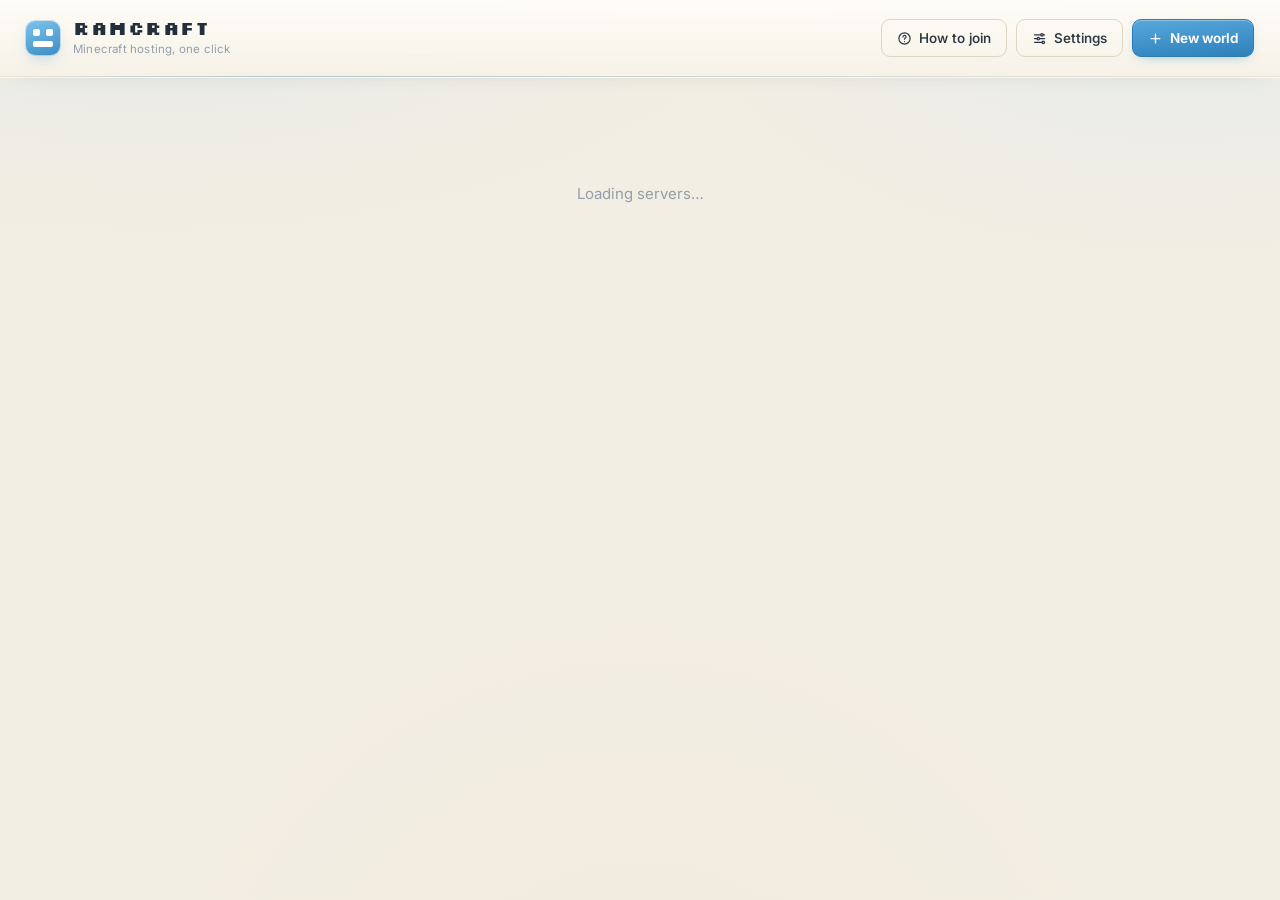
==== panel/static/index.html @ 581c186c "Light theme, icon set, mod picker with .mrpack export - Light "cloud and beige" theme; console stays" ====
<!DOCTYPE html>
<html lang="en">
<head>
<meta charset="utf-8">
<meta name="viewport" content="width=device-width, initial-scale=1, viewport-fit=cover">
<title>RamCraft</title>
<link rel="preconnect" href="https://fonts.googleapis.com">
<link rel="preconnect" href="https://fonts.gstatic.com" crossorigin>
<link href="https://fonts.googleapis.com/css2?family=Silkscreen:wght@400;700&family=Inter:wght@400;500;600;700&family=JetBrains+Mono:wght@400;500&display=swap" rel="stylesheet">
<link rel="stylesheet" href="style.css">
<link rel="icon" href="data:image/svg+xml,<svg xmlns='http://www.w3.org/2000/svg' viewBox='0 0 100 100'><rect width='100' height='100' rx='18' fill='%235ac45a'/><rect x='18' y='18' width='28' height='28' fill='%23103a10'/><rect x='54' y='18' width='28' height='28' fill='%23103a10'/><rect x='18' y='58' width='64' height='24' fill='%23103a10'/></svg>">
</head>
<body>

<!-- Icon sprite. Inline so there is no extra request and icons inherit
     currentColor; referenced everywhere as <svg class="ico"><use href="#i-x"/></svg>. -->
<svg width="0" height="0" style="position:absolute" aria-hidden="true" focusable="false"><defs>
  <symbol id="i-play" viewBox="0 0 24 24"><path d="M7 4.5v15l13-7.5z"/></symbol>
  <symbol id="i-stop" viewBox="0 0 24 24"><rect x="6" y="6" width="12" height="12" rx="2"/></symbol>
  <symbol id="i-restart" viewBox="0 0 24 24" fill="none" stroke="currentColor" stroke-width="2" stroke-linecap="round"><path d="M21 12a9 9 0 1 1-2.64-6.36"/><path d="M21 3v6h-6"/></symbol>
  <symbol id="i-trash" viewBox="0 0 24 24" fill="none" stroke="currentColor" stroke-width="2" stroke-linecap="round" stroke-linejoin="round"><path d="M3 6h18M8 6V4h8v2M19 6l-1 14H6L5 6M10 11v6M14 11v6"/></symbol>
  <symbol id="i-sliders" viewBox="0 0 24 24" fill="none" stroke="currentColor" stroke-width="2" stroke-linecap="round"><path d="M4 6h10M18 6h2M4 12h4M12 12h8M4 18h12M20 18h0"/><circle cx="16" cy="6" r="2"/><circle cx="10" cy="12" r="2"/><circle cx="18" cy="18" r="2"/></symbol>
  <symbol id="i-plus" viewBox="0 0 24 24" fill="none" stroke="currentColor" stroke-width="2" stroke-linecap="round"><path d="M12 5v14M5 12h14"/></symbol>
  <symbol id="i-box" viewBox="0 0 24 24" fill="none" stroke="currentColor" stroke-width="1.8" stroke-linejoin="round"><path d="M21 8l-9-5-9 5 9 5 9-5z"/><path d="M3 8v8l9 5 9-5V8"/><path d="M12 13v8"/></symbol>
  <symbol id="i-map" viewBox="0 0 24 24" fill="none" stroke="currentColor" stroke-width="1.8" stroke-linejoin="round"><path d="M9 3L3 6v15l6-3 6 3 6-3V3l-6 3-6-3z"/><path d="M9 3v15M15 6v15"/></symbol>
  <symbol id="i-cube" viewBox="0 0 24 24" fill="none" stroke="currentColor" stroke-width="1.8" stroke-linejoin="round"><rect x="4" y="4" width="16" height="16" rx="2"/><path d="M4 10h16M10 4v16"/></symbol>
  <symbol id="i-flame" viewBox="0 0 24 24" fill="none" stroke="currentColor" stroke-width="1.8" stroke-linejoin="round"><path d="M12 3s5 4.5 5 9a5 5 0 0 1-10 0c0-1.7.8-3.2 1.7-4.3C9.4 9 12 7 12 3z"/></symbol>
  <symbol id="i-server" viewBox="0 0 24 24" fill="none" stroke="currentColor" stroke-width="1.8" stroke-linejoin="round"><rect x="3" y="4" width="18" height="7" rx="2"/><rect x="3" y="13" width="18" height="7" rx="2"/><path d="M7 7.5h.01M7 16.5h.01"/></symbol>
  <symbol id="i-chip" viewBox="0 0 24 24" fill="none" stroke="currentColor" stroke-width="1.8" stroke-linejoin="round"><rect x="7" y="7" width="10" height="10" rx="2"/><path d="M10 3v4M14 3v4M10 17v4M14 17v4M3 10h4M3 14h4M17 10h4M17 14h4"/></symbol>
  <symbol id="i-disk" viewBox="0 0 24 24" fill="none" stroke="currentColor" stroke-width="1.8" stroke-linejoin="round"><ellipse cx="12" cy="6" rx="8" ry="3"/><path d="M4 6v12c0 1.7 3.6 3 8 3s8-1.3 8-3V6"/><path d="M4 12c0 1.7 3.6 3 8 3s8-1.3 8-3"/></symbol>
  <symbol id="i-users" viewBox="0 0 24 24" fill="none" stroke="currentColor" stroke-width="1.8" stroke-linecap="round" stroke-linejoin="round"><path d="M16 20v-2a4 4 0 0 0-4-4H6a4 4 0 0 0-4 4v2"/><circle cx="9" cy="7" r="3.5"/><path d="M22 20v-2a4 4 0 0 0-3-3.9"/><path d="M16 3.6a4 4 0 0 1 0 7"/></symbol>
  <symbol id="i-terminal" viewBox="0 0 24 24" fill="none" stroke="currentColor" stroke-width="1.8" stroke-linecap="round" stroke-linejoin="round"><rect x="3" y="4" width="18" height="16" rx="2"/><path d="M7 9l3 3-3 3M13 15h4"/></symbol>
  <symbol id="i-archive" viewBox="0 0 24 24" fill="none" stroke="currentColor" stroke-width="1.8" stroke-linejoin="round"><rect x="3" y="4" width="18" height="4" rx="1"/><path d="M5 8v11a1 1 0 0 0 1 1h12a1 1 0 0 0 1-1V8"/><path d="M10 12h4"/></symbol>
  <symbol id="i-link" viewBox="0 0 24 24" fill="none" stroke="currentColor" stroke-width="1.8" stroke-linecap="round"><path d="M10 13a5 5 0 0 0 7 0l3-3a5 5 0 0 0-7-7l-1 1"/><path d="M14 11a5 5 0 0 0-7 0l-3 3a5 5 0 0 0 7 7l1-1"/></symbol>
  <symbol id="i-moon" viewBox="0 0 24 24" fill="none" stroke="currentColor" stroke-width="1.8" stroke-linejoin="round"><path d="M20 14.5A8.5 8.5 0 1 1 9.5 4a6.6 6.6 0 0 0 10.5 10.5z"/></symbol>
  <symbol id="i-bolt" viewBox="0 0 24 24"><path d="M13 2L4 14h6l-1 8 9-12h-6z"/></symbol>
  <symbol id="i-alert" viewBox="0 0 24 24" fill="none" stroke="currentColor" stroke-width="2" stroke-linecap="round"><path d="M12 3l9.5 17h-19z"/><path d="M12 9v5M12 17.5h.01"/></symbol>
  <symbol id="i-upload" viewBox="0 0 24 24" fill="none" stroke="currentColor" stroke-width="1.8" stroke-linecap="round" stroke-linejoin="round"><path d="M12 16V4M7 9l5-5 5 5"/><path d="M4 16v3a1 1 0 0 0 1 1h14a1 1 0 0 0 1-1v-3"/></symbol>
  <symbol id="i-search" viewBox="0 0 24 24" fill="none" stroke="currentColor" stroke-width="2" stroke-linecap="round"><circle cx="11" cy="11" r="7"/><path d="M20 20l-3.5-3.5"/></symbol>
  <symbol id="i-help" viewBox="0 0 24 24" fill="none" stroke="currentColor" stroke-width="1.9" stroke-linecap="round"><circle cx="12" cy="12" r="9"/><path d="M9.5 9.5a2.5 2.5 0 1 1 3.2 2.4c-.6.2-.7.7-.7 1.3"/><path d="M12 17h.01"/></symbol>
  <symbol id="i-broom" viewBox="0 0 24 24" fill="none" stroke="currentColor" stroke-width="1.8" stroke-linecap="round" stroke-linejoin="round"><path d="M14 4l6 6"/><path d="M8.5 9.5l6 6"/><path d="M13 10l-7 7-2 4 4-2 7-7"/></symbol>
</defs></svg>

<header class="topbar">
  <div class="brand">
    <span class="logo-mark" aria-hidden="true"></span>
    <div>
      <h1>RamCraft</h1>
      <p class="tagline">Minecraft hosting, one click</p>
    </div>
  </div>
  <div class="host-stats" id="hostStats"></div>
  <div class="topbar-actions">
    <button class="btn ghost" id="btnConnectHelp" title="How players join">
      <svg class="ico"><use href="#i-help"/></svg>How to join</button>
    <button class="btn ghost" id="btnSettings" title="Settings">
      <svg class="ico"><use href="#i-sliders"/></svg>Settings</button>
    <button class="btn primary" id="btnNew">
      <svg class="ico"><use href="#i-plus"/></svg>New world</button>
  </div>
</header>

<main id="grid" class="grid">
  <div class="loading-state">Loading servers…</div>
</main>

<!-- ============ CREATE ============ -->
<div class="modal-backdrop" id="createModal" hidden>
  <div class="modal wide">
    <header class="modal-head">
      <h2><svg class="ico"><use href="#i-plus"/></svg>New world</h2>
      <button class="icon-btn" data-close>&times;</button>
    </header>

    <nav class="tabs" id="createTabs">
      <button class="tab active" data-tab="modpack"><svg class="ico"><use href="#i-box"/></svg>Modpacks</button>
      <button class="tab" data-tab="adventure"><svg class="ico"><use href="#i-map"/></svg>Adventure</button>
      <button class="tab" data-tab="mods"><svg class="ico"><use href="#i-sliders"/></svg>Pick mods</button>
      <button class="tab" data-tab="plain"><svg class="ico"><use href="#i-cube"/></svg>Build your own</button>
      <button class="tab" data-tab="curseforge"><svg class="ico"><use href="#i-flame"/></svg>CurseForge</button>
    </nav>

    <!-- One scroll region for the panels AND the shared options below them.
         With the options outside it, opening "More options" pushed MOTD past
         the bottom of a short window with no way to scroll down to it. -->
    <div class="modal-scroll">
    <div class="modal-body">
      <!-- Modrinth browser -->
      <section class="tab-panel active" data-panel="modpack">
        <div class="search-row">
          <input type="search" id="mrQuery" placeholder="Search modpacks — try 'create', 'skyblock', 'better mc'…" autocomplete="off">
          <select id="mrVersionFilter" title="Filter by Minecraft version">
            <option value="">Any MC version</option>
          </select>
        </div>
        <div class="pack-grid" id="mrResults"></div>
        <div class="pack-more"><button class="btn ghost" id="mrMore" hidden>Load more</button></div>
      </section>

      <!-- Adventure map -->
      <section class="tab-panel" data-panel="adventure">
        <p class="panel-note">
          Drop in a world <code>.zip</code> from <a href="https://www.planetminecraft.com/projects/"
          target="_blank" rel="noopener">Planet&nbsp;Minecraft</a>,
          <a href="https://www.minecraftmaps.com/" target="_blank" rel="noopener">MinecraftMaps</a>
          or <a href="https://www.curseforge.com/minecraft/worlds" target="_blank"
          rel="noopener">CurseForge&nbsp;Worlds</a>. RamCraft unpacks it as the world and boots a
          server on the version you pick.
        </p>
        <div class="field">
          <label for="advName">Server name</label>
          <input id="advName" placeholder="The Dropper">
        </div>
        <div class="field">
          <label>World .zip</label>
          <div class="pack-drop" id="advDrop">
            <input type="file" id="advFile" accept=".zip" hidden>
            <svg class="ico drop-ico"><use href="#i-upload"/></svg><span id="advDropText">Drop the map .zip here, or click to choose</span>
          </div>
          <input id="advWorld" placeholder="…or paste a direct link to the .zip" style="margin-top:9px">
        </div>
        <div class="field-row">
          <div class="field">
            <label for="advType">Server type</label>
            <select id="advType">
              <option value="paper">Paper (fast, plugin-ready)</option>
              <option value="vanilla">Vanilla</option>
              <option value="fabric">Fabric</option>
              <option value="forge">Forge</option>
            </select>
          </div>
          <div class="field">
            <label for="advVersion">Minecraft version</label>
            <select id="advVersion"></select>
          </div>
        </div>
        <p class="hint">Adventure maps are built for one exact version — pick the one the map says.</p>
      </section>

      <!-- Build your own pack from individual mods -->
      <section class="tab-panel" data-panel="mods">
        <p class="panel-note">
          Assemble your own pack. Pick the loader and version, add mods, and RamCraft
          installs them plus their dependencies. When it's running you can download a
          <b>.mrpack</b> from Manage that opens straight in the Modrinth app — so your
          client matches the server exactly, with no hunting for the same files.
        </p>
        <div class="field">
          <label for="modsName">Server name</label>
          <input id="modsName" placeholder="Our modded world">
        </div>
        <div class="field-row">
          <div class="field">
            <label for="modsLoader">Mod loader</label>
            <select id="modsLoader">
              <option value="fabric">Fabric — lightest, most mods</option>
              <option value="neoforge">NeoForge — modern Forge</option>
              <option value="forge">Forge — classic</option>
              <option value="quilt">Quilt</option>
            </select>
          </div>
          <div class="field">
            <label for="modsVersion">Minecraft version</label>
            <select id="modsVersion"></select>
          </div>
        </div>

        <div class="basket" id="modsBasket" hidden></div>

        <div class="search-row">
          <input type="search" id="modsQuery" placeholder="Search mods — 'sodium', 'create', 'jei'…" autocomplete="off">
        </div>
        <div class="pack-grid" id="modsResults"></div>
        <div class="pack-more"><button class="btn ghost" id="modsMore" hidden>Load more</button></div>
      </section>

      <!-- Plain -->
      <section class="tab-panel" data-panel="plain">
        <div class="field">
          <label for="plainName">Server name</label>
          <input id="plainName" placeholder="Survival with the boys">
        </div>
        <div class="field-row">
          <div class="field">
            <label for="plainType">Type</label>
            <select id="plainType">
              <option value="paper">Paper — best performance</option>
              <option value="vanilla">Vanilla — pure Mojang</option>
              <option value="fabric">Fabric — light mods</option>
              <option value="forge">Forge — classic mods</option>
              <option value="neoforge">NeoForge — modern Forge</option>
              <option value="purpur">Purpur — Paper++</option>
            </select>
          </div>
          <div class="field">
            <label for="plainVersion">Minecraft version</label>
            <select id="plainVersion"></select>
          </div>
        </div>
      </section>

      <!-- CurseForge -->
      <section class="tab-panel" data-panel="curseforge">
        <p class="panel-note">
          CurseForge-only packs (All the Mods, RLCraft, DawnCraft…) can be installed
          <b>without an API key</b> — download the pack's <b>Server Pack</b> zip from its
          Files tab in your browser and drop it here. The key is only needed if you want
          RamCraft to fetch packs by URL automatically.
        </p>
        <div class="field">
          <label for="cfName">Server name</label>
          <input id="cfName" placeholder="All the Mods 10">
        </div>

        <div class="field">
          <label>Server pack zip — no API key needed</label>
          <div class="pack-drop" id="cfDrop">
            <input type="file" id="cfFile" accept=".zip" hidden>
            <svg class="ico drop-ico"><use href="#i-upload"/></svg><span id="cfDropText">Drop the server pack .zip here, or click to choose</span>
          </div>
          <input id="cfZipUrl" placeholder="…or paste a direct link to the server pack .zip" style="margin-top:9px">
        </div>
        <div class="field-row">
          <div class="field">
            <label for="cfPackVersion">Minecraft version of the pack</label>
            <select id="cfPackVersion"></select>
            <p class="hint">Shown on the pack's Files page. This picks the right Java.</p>
          </div>
        </div>

        <details class="advanced">
          <summary>Or fetch by URL using an API key</summary>
          <p class="panel-note" id="cfKeyNote" style="margin-top:12px"></p>
          <div class="field">
            <label for="cfUrl">CurseForge modpack page URL</label>
            <input id="cfUrl" placeholder="https://www.curseforge.com/minecraft/modpacks/all-the-mods-10">
          </div>
        </details>
      </section>
    </div>

    </div><!-- /.modal-scroll -->

    <!-- Deliberately OUTSIDE the scroll region: these apply to every tab and
         must stay in view. Burying them under a long modpack grid meant you
         had to scroll past 24 packs to set the memory. -->
    <div class="shared-options">
      <div class="field addr-field">
        <label for="optSubdomain">Join address</label>
        <div class="addr-compose">
          <input id="optSubdomain" placeholder="server-name" autocomplete="off" spellcheck="false">
          <span class="domain-suffix" id="domainSuffix">.mc.ramflix.xyz</span>
        </div>
        <p class="hint">Filled in from the server name. This is the whole address players
          type — no port, and it starts working the moment the server does.</p>
      </div>
      <div class="field-row">
        <div class="field">
          <label for="optMemory">Memory</label>
          <select id="optMemory">
            <option value="2">2 GB — vanilla / small</option>
            <option value="4" selected>4 GB — light mods</option>
            <option value="6">6 GB — most modpacks</option>
            <option value="8">8 GB — heavy modpacks</option>
            <option value="10">10 GB — very heavy</option>
            <option value="12">12 GB — kitchen sink</option>
          </select>
        </div>
        <div class="field">
          <label for="optPlayers">Max players</label>
          <input id="optPlayers" type="number" min="1" max="200" value="10">
        </div>
        <div class="field">
          <label for="optDifficulty">Difficulty</label>
          <select id="optDifficulty">
            <option value="peaceful">Peaceful</option>
            <option value="easy">Easy</option>
            <option value="normal" selected>Normal</option>
            <option value="hard">Hard</option>
          </select>
        </div>
      </div>
      <details class="advanced">
        <summary>More options</summary>
        <div class="field-row">
          <div class="field">
            <label for="optGamemode">Game mode</label>
            <select id="optGamemode">
              <option value="survival" selected>Survival</option>
              <option value="creative">Creative</option>
              <option value="adventure">Adventure</option>
            </select>
          </div>
          <div class="field">
            <label for="optView">View distance</label>
            <input id="optView" type="number" min="4" max="32" value="10">
          </div>
          <div class="field">
            <label for="optSim">Simulation distance</label>
            <input id="optSim" type="number" min="3" max="32" value="6">
            <p class="hint">Chunks the server actually ticks. Keep it below view
              distance — it is the biggest performance lever there is.</p>
          </div>
          <div class="field">
            <label for="optPort">Port</label>
            <input id="optPort" type="number" placeholder="auto">
          </div>
        </div>
        <div class="field">
          <label for="optOps">Operators (comma separated usernames)</label>
          <input id="optOps" placeholder="RamGoat, friend1">
        </div>
        <div class="field">
          <label for="optMotd">MOTD</label>
          <input id="optMotd" placeholder="Shown in the server list">
        </div>
        <label class="check"><input type="checkbox" id="optOnline" checked> Require genuine Minecraft accounts (online mode)</label>
      </details>
    </div>

    <footer class="modal-foot">
      <div class="create-summary" id="createSummary">Pick a modpack to begin</div>
      <div class="foot-actions">
        <button class="btn ghost" data-close>Cancel</button>
        <button class="btn primary" id="btnCreate" disabled>Create &amp; start</button>
      </div>
    </footer>
  </div>
</div>

<!-- ============ SERVER DETAIL ============ -->
<div class="modal-backdrop" id="detailModal" hidden>
  <div class="modal wide">
    <header class="modal-head">
      <h2 id="detailTitle"><svg class="ico"><use href="#i-server"/></svg>Server</h2>
      <button class="icon-btn" data-close>&times;</button>
    </header>
    <nav class="tabs" id="detailTabs">
      <button class="tab active" data-tab="console"><svg class="ico"><use href="#i-terminal"/></svg>Console</button>
      <button class="tab" data-tab="config"><svg class="ico"><use href="#i-sliders"/></svg>Settings</button>
      <button class="tab" data-tab="backups"><svg class="ico"><use href="#i-archive"/></svg>Snapshots</button>
    </nav>
    <div class="modal-body detail-body">
      <section class="tab-panel active" data-panel="console">
        <div class="console" id="console"></div>
        <form class="console-input" id="cmdForm">
          <span class="prompt">/</span>
          <input id="cmdInput" placeholder="say hello   ·   op RamGoat   ·   weather clear" autocomplete="off" spellcheck="false">
          <button class="btn primary sm" type="submit">Run</button>
        </form>
      </section>

      <section class="tab-panel" data-panel="config">
        <div id="configForm"></div>
      </section>

      <section class="tab-panel" data-panel="backups">
        <div class="backup-head">
          <p class="panel-note">Backups capture the worlds plus ops/whitelist/properties — not the mods, which RamCraft can always re-download.</p>
          <button class="btn primary sm" id="btnBackupNow"><svg class="ico"><use href="#i-archive"/></svg>Take snapshot</button>
        </div>
        <div id="backupList"></div>
      </section>
    </div>
  </div>
</div>

<!-- ============ SETTINGS ============ -->
<div class="modal-backdrop" id="settingsModal" hidden>
  <div class="modal">
    <header class="modal-head">
      <h2><svg class="ico"><use href="#i-sliders"/></svg>Settings</h2>
      <button class="icon-btn" data-close>&times;</button>
    </header>
    <div class="modal-body">
      <div class="field">
        <label for="setCf">CurseForge API key</label>
        <input id="setCf" type="password" placeholder="Leave blank to keep the stored key">
        <p class="hint">Needed only for CurseForge packs. Free key from
          <a href="https://console.curseforge.com/" target="_blank" rel="noopener">console.curseforge.com</a>.
          Modrinth packs need nothing.</p>
      </div>
      <div class="field">
        <label>Server domain</label>
        <div class="addr"><span class="a" id="setDomain">—</span></div>
        <p class="hint">Every server is published as
          <b style="font-family:var(--mono)">name.<span id="setDomainEcho"></span></b>.
          Change it in <code>docker-compose.yml</code> (<code>RAMCRAFT_ROUTER_DOMAIN</code>)
          if you ever move domains.</p>
      </div>
      <div class="field">
        <label>Routing</label>
        <div id="setRoutes" class="route-list"></div>
      </div>
      <div class="field">
        <label>Storage</label>
        <p class="hint" id="setStorage">Checking…</p>
        <button class="btn sm" id="btnCleanup" style="margin-top:8px"><svg class="ico"><use href="#i-broom"/></svg>Clean up leftovers</button>
      </div>
      <div class="field">
        <label for="setMem">Default memory for new servers (GB)</label>
        <input id="setMem" type="number" min="1" max="24" value="4">
      </div>
    </div>
    <footer class="modal-foot">
      <div></div>
      <div class="foot-actions">
        <button class="btn ghost" data-close>Cancel</button>
        <button class="btn primary" id="btnSaveSettings">Save</button>
      </div>
    </footer>
  </div>
</div>

<!-- ============ HOW TO JOIN ============ -->
<div class="modal-backdrop" id="joinModal" hidden>
  <div class="modal">
    <header class="modal-head">
      <h2><svg class="ico"><use href="#i-link"/></svg>How players join</h2>
      <button class="icon-btn" data-close>&times;</button>
    </header>
    <div class="modal-body" id="joinBody"></div>
  </div>
</div>

<div class="toast-stack" id="toasts"></div>
<script src="app.js"></script>
</body>
</html>
---- panel/static/style.css ----
:root {
  /* Cloud + beige: a warm off-white page, soft blue sky behind it, and a
     blue accent. Deliberately never pure #fff - flat white glares and makes
     the cards impossible to separate from the page. */
  --bg: #f3eee3;
  --bg-grad:
    radial-gradient(1100px 560px at 12% -12%, #bcdcf255 0%, transparent 62%),
    radial-gradient(900px 520px at 92% -4%, #cfe6f866 0%, transparent 58%),
    radial-gradient(760px 700px at 50% 118%, #e8dcc633 0%, transparent 62%);
  --surface: #fffdf7;
  --surface-2: #f3eee2;
  --surface-3: #e9e2d2;
  --border: #ded5c2;
  --border-soft: #e9e2d3;
  --text: #2b3742;
  --muted: #64717d;
  --faint: #929fab;
  --accent: #3f96cf;
  --accent-soft: #3f96cf1f;
  --accent-dim: #2b7cb3;
  --live: #3f9e5c;
  --amber: #b5780b;
  --red: #cb4a41;
  --blue: #3f96cf;
  --ink: #223039;                 /* console: a dark slab against the light page */
  --tint: #2b374209;              /* subtle dark overlay, the light-mode
                                     equivalent of #ffffff0X on dark */
  --tint-2: #2b374212;
  --radius: 14px;
  --radius-sm: 9px;
  --shadow: 0 12px 30px -14px #33475a38;
  --mono: "JetBrains Mono", ui-monospace, "SF Mono", Menlo, Consolas, monospace;
  --pixel: "Silkscreen", "Courier New", monospace;
}

* { box-sizing: border-box; }

html, body { height: 100%; }

body {
  margin: 0;
  background: var(--bg);
  background-image: var(--bg-grad);
  background-attachment: fixed;
  color: var(--text);
  font-family: Inter, -apple-system, BlinkMacSystemFont, "Segoe UI", Roboto, sans-serif;
  font-size: 15px;
  line-height: 1.5;
  -webkit-font-smoothing: antialiased;
}

a { color: var(--accent-dim); }

/* ---------- icons ---------- */

.ico {
  width: 1em; height: 1em; flex: none;
  fill: currentColor; stroke: none;
  vertical-align: -0.14em;
}
.ico use { vector-effect: non-scaling-stroke; }
.ico.dim { opacity: .5; }

.btn .ico { font-size: 15px; margin-right: 7px; }
.btn.narrow .ico { margin: 0; font-size: 16px; }
.btn.sm .ico { font-size: 14px; margin-right: 5px; }
.tab .ico { font-size: 15px; margin-right: 7px; opacity: .7; }
.tab.active .ico { opacity: 1; }
.state .ico { font-size: 12px; margin-right: 1px; }
.players-row .ico { font-size: 15px; opacity: .55; }
.addr .ico { font-size: 14px; }
.hstat .k .ico { font-size: 12px; margin-right: 5px; opacity: .7; vertical-align: -0.12em; }
.hstat .v i { font-style: normal; color: var(--faint); font-weight: 400; font-size: 11.5px; }

/* ---------- top bar ---------- */

.topbar {
  display: flex;
  align-items: center;
  gap: 24px;
  padding: 18px 26px;
  border-bottom: 1px solid var(--border-soft);
  background: linear-gradient(180deg, #fffdf8f5, #f7f2e7e0);
  backdrop-filter: blur(14px) saturate(1.15);
  position: sticky;
  top: 0;
  z-index: 20;
  flex-wrap: wrap;
  box-shadow: 0 1px 0 #ffffffb0, 0 8px 26px -22px #33475a66;
}
.topbar::after {
  content: "";
  position: absolute; left: 0; right: 0; bottom: -1px; height: 1px;
  background: linear-gradient(90deg, transparent, #3f96cf55 22%, #3f96cf22 60%, transparent);
  pointer-events: none;
}

.brand { display: flex; align-items: center; gap: 13px; }

.brand h1 {
  font-family: var(--pixel);
  font-size: 19px;
  letter-spacing: .5px;
  margin: 0;
  line-height: 1.1;
  color: #22303b;
}

.tagline { margin: 2px 0 0; font-size: 11.5px; color: var(--faint); letter-spacing: .2px; }

.logo-mark {
  width: 34px; height: 34px;
  border-radius: 9px;
  background: linear-gradient(160deg, #7cc4ec, #3b8dc6);
  position: relative;
  box-shadow: 0 0 0 1px #2b7cb333, 0 6px 16px -6px #3f96cf80;
  flex: none;
}
.logo-mark::before, .logo-mark::after {
  content: ""; position: absolute; background: #fffdf7; border-radius: 2px;
}
.logo-mark::before { left: 7px; top: 8px; width: 7px; height: 7px; box-shadow: 13px 0 0 #fffdf7; }
.logo-mark::after  { left: 7px; bottom: 8px; width: 20px; height: 6px; }

.host-stats { display: flex; gap: 22px; margin-left: auto; flex-wrap: wrap; }

.hstat { display: flex; flex-direction: column; gap: 3px; min-width: 88px; }
.hstat .k { font-size: 10.5px; text-transform: uppercase; letter-spacing: .7px; color: var(--faint); }
.hstat .v { font-size: 13.5px; font-weight: 600; font-variant-numeric: tabular-nums; }
.hstat .bar { height: 3px; background: var(--surface-3); border-radius: 2px; overflow: hidden; margin-top: 2px; }
.hstat .bar span { display: block; height: 100%; background: var(--accent); border-radius: 2px; transition: width .4s ease; }
.hstat .bar span.warn { background: var(--amber); }
.hstat .bar span.hot { background: var(--red); }

.topbar-actions { display: flex; gap: 9px; align-items: center; }

/* ---------- buttons ---------- */

.btn {
  display: inline-flex; align-items: center; justify-content: center;
  font: inherit;
  font-weight: 550;
  font-size: 13.5px;
  padding: 8px 15px;
  border-radius: var(--radius-sm);
  border: 1px solid var(--border);
  background: var(--surface);
  color: var(--text);
  cursor: pointer;
  transition: background .15s, border-color .15s, transform .08s, opacity .15s;
  white-space: nowrap;
  box-shadow: 0 1px 2px #33475a14;
}
.btn:hover:not(:disabled) { background: #fffefb; border-color: #c9bfa9; }
.btn:active:not(:disabled) { transform: translateY(1px); }
.btn:disabled { opacity: .45; cursor: not-allowed; }

.btn.primary {
  background: linear-gradient(175deg, #56a8dc, #2f80ba);
  border-color: #2b7cb3;
  color: #fff;
  font-weight: 650;
  box-shadow: inset 0 1px 0 #ffffff59, 0 4px 14px -8px #2b7cb3cc;
}
.btn.primary:hover:not(:disabled) {
  background: linear-gradient(175deg, #66b4e5, #3789c4);
  border-color: #3789c4;
  box-shadow: inset 0 1px 0 #ffffff70, 0 6px 18px -8px #2b7cb3;
}
.btn.danger { color: #a03a33; border-color: #e3bdb9; background: #fdf1f0; }
.btn.danger:hover:not(:disabled) { background: #fbe6e4; border-color: #d59e99; }
.btn.ghost { background: transparent; box-shadow: none; }
.btn.ghost:hover:not(:disabled) { background: var(--tint); }
.btn.sm { padding: 6px 11px; font-size: 12.5px; }

.icon-btn {
  background: none; border: none; color: var(--muted); font-size: 24px;
  line-height: 1; cursor: pointer; padding: 2px 8px; border-radius: 6px;
}
.icon-btn:hover { color: var(--text); background: var(--tint); }

/* ---------- server grid ---------- */

.grid {
  display: grid;
  grid-template-columns: repeat(auto-fill, minmax(330px, 1fr));
  gap: 18px;
  padding: 26px;
  max-width: 1500px;
  margin: 0 auto;
}

.loading-state, .empty-state {
  grid-column: 1 / -1;
  text-align: center;
  color: var(--muted);
  padding: 80px 20px;
}
.loading-state { color: var(--faint); }
.empty-state h3 { font-size: 20px; margin: 0 0 8px; color: var(--text); }
.empty-state p { margin: 0 auto 22px; max-width: 420px; }

.empty-art {
  width: 74px; height: 74px; margin: 0 auto 18px;
  display: grid; place-items: center; border-radius: 20px;
  background: radial-gradient(circle at 50% 30%, #3f96cf26, transparent 70%), #fffdf7;
  border: 1px solid var(--border);
  color: var(--accent);
  box-shadow: var(--shadow);
}
.empty-art .ico { font-size: 34px; }
.card.add .plus .ico { font-size: 30px; }

.card {
  position: relative;
  background: linear-gradient(180deg, #fffefa, #fbf7ee);
  border: 1px solid var(--border-soft);
  border-radius: var(--radius);
  padding: 18px 17px 17px;
  display: flex;
  flex-direction: column;
  gap: 13px;
  box-shadow: var(--shadow);
  overflow: hidden;
  transition: border-color .18s, transform .18s, box-shadow .18s;
}

/* A state-coloured bar across the top: readable at a glance without motion. */
.card::before {
  content: "";
  position: absolute; inset: 0 0 auto 0; height: 3px;
  background: var(--border);
}
.card.is-online::before   { background: linear-gradient(90deg, #5cc07c, var(--live)); }
.card.is-starting::before { background: linear-gradient(90deg, #e0a52e, var(--amber)); }
.card.is-crashed::before,
.card.is-unhealthy::before { background: linear-gradient(90deg, #e2726a, var(--red)); }

.card.is-online {
  border-color: #b6ddc2;
  box-shadow: var(--shadow), 0 0 22px -14px #3f9e5c99;
}
.card.is-crashed, .card.is-unhealthy { border-color: #e6bdb9; }

.card:hover { border-color: #cdc2ab; transform: translateY(-2px); box-shadow: 0 16px 34px -14px #33475a45; }
.card.is-online:hover { border-color: #93cba6; }

.card-head { display: flex; gap: 12px; align-items: flex-start; }

.pack-icon {
  width: 46px; height: 46px; border-radius: 11px; flex: none;
  background: linear-gradient(160deg, #eaf4fb, #d8e9f5);
  object-fit: cover;
  border: 1px solid var(--border);
  display: grid; place-items: center;
  font-family: var(--pixel); font-size: 17px; color: var(--accent-dim);
  box-shadow: inset 0 1px 0 #ffffffcc;
}

.card-title { flex: 1; min-width: 0; }
.card-title h3 {
  margin: 0; font-size: 16px; font-weight: 620; letter-spacing: -.1px;
  white-space: nowrap; overflow: hidden; text-overflow: ellipsis;
}
.card-sub {
  margin: 3px 0 0; font-size: 12px; color: var(--muted);
  white-space: nowrap; overflow: hidden; text-overflow: ellipsis;
}

.state {
  display: inline-flex; align-items: center; gap: 6px;
  font-size: 11px; font-weight: 650; text-transform: uppercase;
  letter-spacing: .6px; padding: 4px 9px; border-radius: 20px;
  border: 1px solid transparent; flex: none;
}
.state.online   { color: #2d7a46; background: #e4f5e9; border-color: #b6ddc2; }
.state.starting { color: #92610a; background: #fcf1dc; border-color: #e6cf9d; }
.state.stopped  { color: var(--muted); background: var(--tint); border-color: var(--border); }
.state.crashed, .state.unhealthy { color: #a8382f; background: #fdeceb; border-color: #e6bdb9; }
.state.missing  { color: #26688f; background: #e6f2fa; border-color: #b8d9ee; }

.meters { display: flex; flex-direction: column; gap: 7px; }
.meter { display: grid; grid-template-columns: 34px 1fr auto; gap: 9px; align-items: center; font-size: 11.5px; }
.meter .label { color: var(--faint); text-transform: uppercase; letter-spacing: .5px; font-size: 10px; }
.meter .track { height: 5px; background: var(--tint-2); border-radius: 3px; overflow: hidden; }
.meter .fill { display: block; height: 100%; background: var(--accent); border-radius: 3px; transition: width .5s ease; }
.meter .fill.warn { background: var(--amber); }
.meter .fill.hot { background: var(--red); }
.meter .val { color: var(--muted); font-variant-numeric: tabular-nums; font-size: 11.5px; }

.players-row {
  display: flex; align-items: center; gap: 8px;
  font-size: 12.5px; color: var(--muted);
  padding: 8px 11px; background: var(--tint); border-radius: var(--radius-sm);
  border: 1px solid var(--border-soft);
}
.players-row b { color: var(--text); font-variant-numeric: tabular-nums; }
.players-row .names { color: var(--faint); font-size: 11.5px; overflow: hidden; text-overflow: ellipsis; white-space: nowrap; }

.addr {
  display: flex; align-items: center; gap: 8px;
  font-family: var(--mono); font-size: 12.5px;
  background: #eef5fa; border: 1px solid #ccdfec;
  border-radius: var(--radius-sm); padding: 8px 11px;
  color: var(--accent-dim);
}
.addr .a { flex: 1; overflow: hidden; text-overflow: ellipsis; color: #1f5c85; }
.addr .pill {
  flex: none; font-family: Inter, sans-serif; font-size: 9.5px; font-weight: 700;
  text-transform: uppercase; letter-spacing: .6px; padding: 2px 6px;
  border-radius: 4px; color: #fff; background: var(--accent-dim);
}
.addr button {
  background: none; border: none; color: var(--muted); cursor: pointer;
  font-size: 11px; font-family: Inter, sans-serif; font-weight: 600;
  padding: 3px 7px; border-radius: 5px; text-transform: uppercase; letter-spacing: .5px;
}
.addr button:hover { color: var(--accent-dim); background: #dbebf6; }

.card-actions { display: flex; gap: 7px; margin-top: auto; }
.card-actions .btn { flex: 1; display: inline-flex; align-items: center; justify-content: center; }
.card-actions .btn.narrow {
  flex: 0 0 auto; width: 38px; padding: 8px 0;
  display: inline-grid; place-items: center;
}
.card-actions .btn.narrow svg { display: block; }

.card.add {
  align-items: center; justify-content: center; gap: 10px;
  border-style: dashed; border-color: var(--border); cursor: pointer;
  min-height: 210px; color: var(--muted); text-align: center;
  background: #fffdf799; box-shadow: none;
}
.card.add::before { display: none; }
.card.add:hover { border-color: var(--accent); color: var(--text); background: #f0f8fd; }
.card.add .plus { line-height: 1; color: var(--accent); }

/* ---------- modals ---------- */

.modal-backdrop {
  position: fixed; inset: 0; z-index: 60;
  background: #2b374266; backdrop-filter: blur(5px);
  display: grid; place-items: center; padding: 22px;
  animation: fade .16s ease;
}
.modal-backdrop[hidden] { display: none; }
@keyframes fade { from { opacity: 0; } }

.modal {
  background: var(--surface);
  border: 1px solid var(--border);
  border-radius: 18px;
  width: min(560px, 100%);
  max-height: min(88vh, 900px);
  display: flex; flex-direction: column;
  box-shadow: 0 30px 70px -22px #33475a66;
  animation: rise .2s cubic-bezier(.2,.9,.3,1);
  overflow: hidden;
}
.modal.wide { width: min(880px, 100%); }
@keyframes rise { from { transform: translateY(14px) scale(.985); opacity: 0; } }

.modal-head {
  display: flex; align-items: center; justify-content: space-between;
  padding: 17px 20px; border-bottom: 1px solid var(--border-soft);
}
.modal-head h2 {
  margin: 0; font-size: 17px; font-weight: 640; letter-spacing: -.2px;
  display: flex; align-items: center; gap: 9px;
}
.modal-head h2 .ico { font-size: 17px; color: var(--accent); }

.modal-body { padding: 20px; overflow-y: auto; flex: 1; }
.detail-body { padding: 0; display: flex; flex-direction: column; }

/* The scroll region covers the panels AND the shared options, so expanding
   "More options" can always be scrolled to. min-height:0 is required or the
   flex child refuses to shrink and the scrollbar never appears. */
.modal-scroll { flex: 1; overflow-y: auto; min-height: 0; }
.modal-scroll > .modal-body { overflow: visible; flex: none; }

.modal-foot {
  display: flex; align-items: center; justify-content: space-between; gap: 14px;
  padding: 15px 20px; border-top: 1px solid var(--border-soft); background: #faf6ed;
}
.foot-actions { display: flex; gap: 9px; }
.create-summary { font-size: 12.5px; color: var(--muted); min-width: 0; overflow: hidden; text-overflow: ellipsis; white-space: nowrap; }
.create-summary b { color: var(--text); }

.tabs { display: flex; gap: 2px; padding: 0 14px; border-bottom: 1px solid var(--border-soft); background: #faf6ed; }
.tab {
  display: inline-flex; align-items: center;
  background: none; border: none; color: var(--muted); font: inherit;
  font-size: 13.5px; font-weight: 550; padding: 11px 13px; cursor: pointer;
  border-bottom: 2px solid transparent; margin-bottom: -1px;
}
.tab:hover { color: var(--text); }
.tab.active { color: var(--accent-dim); border-bottom-color: var(--accent); }

.tab-panel { display: none; }
.tab-panel.active { display: block; }

/* ---------- forms ---------- */

.field { margin-bottom: 15px; }
.field label { display: block; font-size: 12px; font-weight: 600; color: var(--muted); margin-bottom: 6px; letter-spacing: .2px; }
.field-row { display: grid; grid-template-columns: repeat(auto-fit, minmax(150px, 1fr)); gap: 13px; }

input:not([type=checkbox]):not([type=radio]), select, textarea {
  width: 100%; font: inherit; font-size: 13.5px;
  background: #fffefb; color: var(--text);
  border: 1px solid var(--border); border-radius: var(--radius-sm);
  padding: 9px 11px; outline: none; transition: border-color .15s, box-shadow .15s;
}
input:focus, select:focus, textarea:focus { border-color: var(--accent); box-shadow: 0 0 0 3px var(--accent-soft); }
select { cursor: pointer; }
input::placeholder { color: #a9b4bf; }

.hint { font-size: 11.5px; color: var(--faint); margin: 6px 0 0; line-height: 1.45; }
.panel-note {
  font-size: 12.5px; color: var(--muted); line-height: 1.55;
  background: #eef5fa; border: 1px solid #d5e6f2;
  border-left: 3px solid var(--accent);
  padding: 11px 13px; border-radius: var(--radius-sm); margin: 0 0 16px;
}
.panel-note code { font-family: var(--mono); font-size: 11.5px; color: #1f5c85; }
.panel-note b { color: var(--text); }
.panel-note.warn { background: #fdf6e7; border-color: #edd9ad; border-left-color: var(--amber); }

.check { display: flex; align-items: center; gap: 9px; font-size: 13px; color: var(--muted); cursor: pointer; margin-top: 4px; }
.check input { width: 15px; height: 15px; accent-color: var(--accent); cursor: pointer; }

/* Pinned above the footer so it is always reachable, but capped so opening
   "More options" scrolls here instead of pushing MOTD off the screen. */
.shared-options {
  padding: 16px 20px; border-top: 1px solid var(--border-soft); background: #faf6ed;
  flex: 0 1 auto; max-height: 46vh; overflow-y: auto;
}
.advanced { margin-top: 12px; }
.advanced summary { cursor: pointer; font-size: 12.5px; color: var(--muted); font-weight: 600; user-select: none; padding: 4px 0; }
.advanced summary:hover { color: var(--text); }
.advanced[open] summary { margin-bottom: 13px; }

.addr-compose {
  display: flex; align-items: stretch;
  border: 1px solid var(--border); border-radius: var(--radius-sm);
  background: #fffefb; overflow: hidden;
  transition: border-color .15s, box-shadow .15s;
}
.addr-compose:focus-within { border-color: var(--accent); box-shadow: 0 0 0 3px var(--accent-soft); }
.addr-compose input {
  border: none; background: none; border-radius: 0; flex: 1 1 auto; min-width: 0;
  font-family: var(--mono); font-size: 13px;
}
.addr-compose input:focus { box-shadow: none; border-color: transparent; }
.domain-suffix {
  display: flex; align-items: center; padding: 0 12px; flex: none;
  font-family: var(--mono); font-size: 13px; color: var(--muted);
  background: var(--tint); border-left: 1px solid var(--border);
  white-space: nowrap;
}

/* ---------- modpack browser ---------- */

.search-row { display: flex; gap: 10px; margin-bottom: 16px; }
.search-row input { flex: 1; }
.search-row select { width: auto; min-width: 145px; }

.pack-grid { display: grid; grid-template-columns: repeat(auto-fill, minmax(240px, 1fr)); gap: 11px; }

.pack {
  display: flex; gap: 11px; align-items: flex-start; text-align: left;
  background: var(--surface); border: 1px solid var(--border-soft);
  border-radius: var(--radius-sm); padding: 11px; cursor: pointer;
  transition: border-color .15s, background .15s, box-shadow .15s; font: inherit; color: inherit;
}
.pack:hover { border-color: var(--accent); background: #f7fbfe; box-shadow: 0 4px 12px -8px #33475a55; }
.pack.selected { border-color: var(--accent); background: #eaf4fb; box-shadow: 0 0 0 1px var(--accent) inset; }
.pack img, .pack .ph {
  width: 42px; height: 42px; border-radius: 8px; flex: none; object-fit: cover;
  background: var(--surface-3); border: 1px solid var(--border);
}
.pack .info { min-width: 0; flex: 1; }
.pack .name { font-size: 13.5px; font-weight: 600; white-space: nowrap; overflow: hidden; text-overflow: ellipsis; }
.pack .desc {
  font-size: 11.5px; color: var(--muted); margin-top: 2px; line-height: 1.35;
  display: -webkit-box; -webkit-line-clamp: 2; -webkit-box-orient: vertical; overflow: hidden;
}
.pack .dl { font-size: 10.5px; color: var(--faint); margin-top: 5px; letter-spacing: .3px; }
.pack-more { display: grid; place-items: center; padding: 16px 0 4px; }

.pack-drop {
  display: grid; place-items: center; text-align: center;
  padding: 22px 16px; cursor: pointer;
  border: 1.5px dashed var(--border); border-radius: var(--radius-sm);
  background: var(--tint); color: var(--muted); font-size: 13px;
  transition: border-color .15s, background .15s, color .15s;
}
.pack-drop:hover, .pack-drop.over {
  border-color: var(--accent); background: #eef6fc; color: var(--text);
}
.pack-drop.has-file { border-style: solid; border-color: var(--accent); background: #eaf4fb; color: var(--text); }
.pack-drop .drop-ico { font-size: 22px; color: var(--accent); opacity: .8; margin-bottom: 8px; }
.pack-drop.has-file .drop-ico { opacity: 1; }

.version-pick { margin-top: 16px; }
.version-pick label { display: block; font-size: 12px; font-weight: 600; color: var(--muted); margin-bottom: 6px; }

/* ---------- console ---------- */

/* Deliberately a dark slab: a terminal reads better dark, and it gives the
   light page a focal point rather than washing out. */
.console {
  font-family: var(--mono); font-size: 12px; line-height: 1.55;
  background: var(--ink); color: #cfdbe4;
  padding: 14px 16px; overflow-y: auto;
  height: min(46vh, 430px);
  white-space: pre-wrap; word-break: break-word;
  border-bottom: 1px solid var(--border-soft);
}
.console .warn { color: #f0c05a; }
.console .err { color: #ff9d96; }
.console .join { color: #7ee7a0; }
.console .sys { color: #7cc4ec; }
.console .me { color: #d2a8ff; }

.console-input { display: flex; align-items: center; gap: 9px; padding: 12px 16px; background: #faf6ed; }
.console-input .prompt { font-family: var(--mono); color: var(--accent-dim); font-size: 14px; }
.console-input input { flex: 1; font-family: var(--mono); font-size: 12.5px; }

/* ---------- backups ---------- */

.backup-head { display: flex; gap: 14px; align-items: flex-start; padding: 20px 20px 0; }
.backup-head .panel-note { flex: 1; margin: 0; }
#backupList { padding: 16px 20px 20px; }
#configForm { padding: 20px; }

.bk {
  display: flex; align-items: center; gap: 12px;
  padding: 11px 13px; border: 1px solid var(--border-soft);
  border-radius: var(--radius-sm); margin-bottom: 8px; background: var(--surface);
}
.bk .when { flex: 1; font-size: 13px; }
.bk .when small { display: block; color: var(--faint); font-size: 11px; margin-top: 2px; }
.bk .size { font-size: 12px; color: var(--muted); font-variant-numeric: tabular-nums; }

.list-empty { color: var(--faint); font-size: 13px; text-align: center; padding: 34px 10px; }

.route-list { display: flex; flex-direction: column; gap: 5px; }
.route {
  display: flex; align-items: baseline; gap: 10px;
  font-family: var(--mono); font-size: 11.5px;
  background: #eef5fa; border: 1px solid #d5e6f2;
  border-radius: 7px; padding: 7px 10px;
}
.route span { color: #1f5c85; flex: 1; overflow: hidden; text-overflow: ellipsis; }
.route small { color: var(--faint); font-size: 10.5px; }

/* ---------- toasts ---------- */

.toast-stack { position: fixed; bottom: 22px; right: 22px; z-index: 90; display: flex; flex-direction: column; gap: 9px; max-width: 380px; }
.toast {
  background: var(--surface); border: 1px solid var(--border);
  border-left: 3px solid var(--accent);
  border-radius: var(--radius-sm); padding: 11px 15px; font-size: 13px;
  box-shadow: 0 14px 34px -14px #33475a5c; animation: slidein .2s cubic-bezier(.2,.9,.3,1);
}
.toast.err { border-left-color: var(--red); }
.toast.warn { border-left-color: var(--amber); }
.toast b { display: block; margin-bottom: 2px; }
.toast span { color: var(--muted); font-size: 12px; }
@keyframes slidein { from { transform: translateX(20px); opacity: 0; } }

.spinner {
  width: 13px; height: 13px; border: 2px solid #33475a26;
  border-top-color: var(--accent); border-radius: 50%;
  display: inline-block; animation: spin .7s linear infinite; vertical-align: -2px;
}
@keyframes spin { to { transform: rotate(360deg); } }

.btn .spinner { margin-right: 6px; }
.btn.primary .spinner { border-color: #ffffff4d; border-top-color: #fff; }
[hidden] { display: none !important; }

/* ---------- responsive ---------- */

@media (max-width: 760px) {
  .topbar { padding: 14px 16px; gap: 14px; }
  .host-stats { order: 3; width: 100%; margin-left: 0; gap: 16px; }
  .topbar-actions { margin-left: auto; }
  .grid { padding: 16px; grid-template-columns: 1fr; gap: 14px; }
  .modal-backdrop { padding: 0; place-items: stretch; }
  .modal, .modal.wide { width: 100%; max-height: 100vh; border-radius: 0; border: none; }
  .tagline { display: none; }
  .search-row { flex-direction: column; }
  .search-row select { width: 100%; }
}

@media (prefers-reduced-motion: reduce) {
  *, *::before, *::after { animation-duration: .01ms !important; transition-duration: .01ms !important; }
}

/* ---------- mod basket ---------- */

.basket {
  background: #eef5fa; border: 1px solid #d5e6f2;
  border-radius: var(--radius-sm); padding: 11px 12px; margin-bottom: 14px;
}
.basket-head {
  display: flex; align-items: center; gap: 8px;
  font-size: 12.5px; color: var(--muted); margin-bottom: 9px;
}
.basket-head b { color: var(--accent-dim); font-size: 14px; }
.basket-head .btn { margin-left: auto; }
.basket-items { display: flex; flex-wrap: wrap; gap: 6px; }

.chip {
  display: inline-flex; align-items: center; gap: 6px;
  background: var(--surface); border: 1px solid #cadeec;
  border-radius: 20px; padding: 3px 4px 3px 4px; font-size: 12px;
  max-width: 220px;
}
.chip img { width: 18px; height: 18px; border-radius: 5px; flex: none; object-fit: cover; }
.chip button {
  background: none; border: none; cursor: pointer; color: var(--faint);
  font-size: 15px; line-height: 1; padding: 0 5px; border-radius: 50%;
}
.chip button:hover { color: var(--red); }
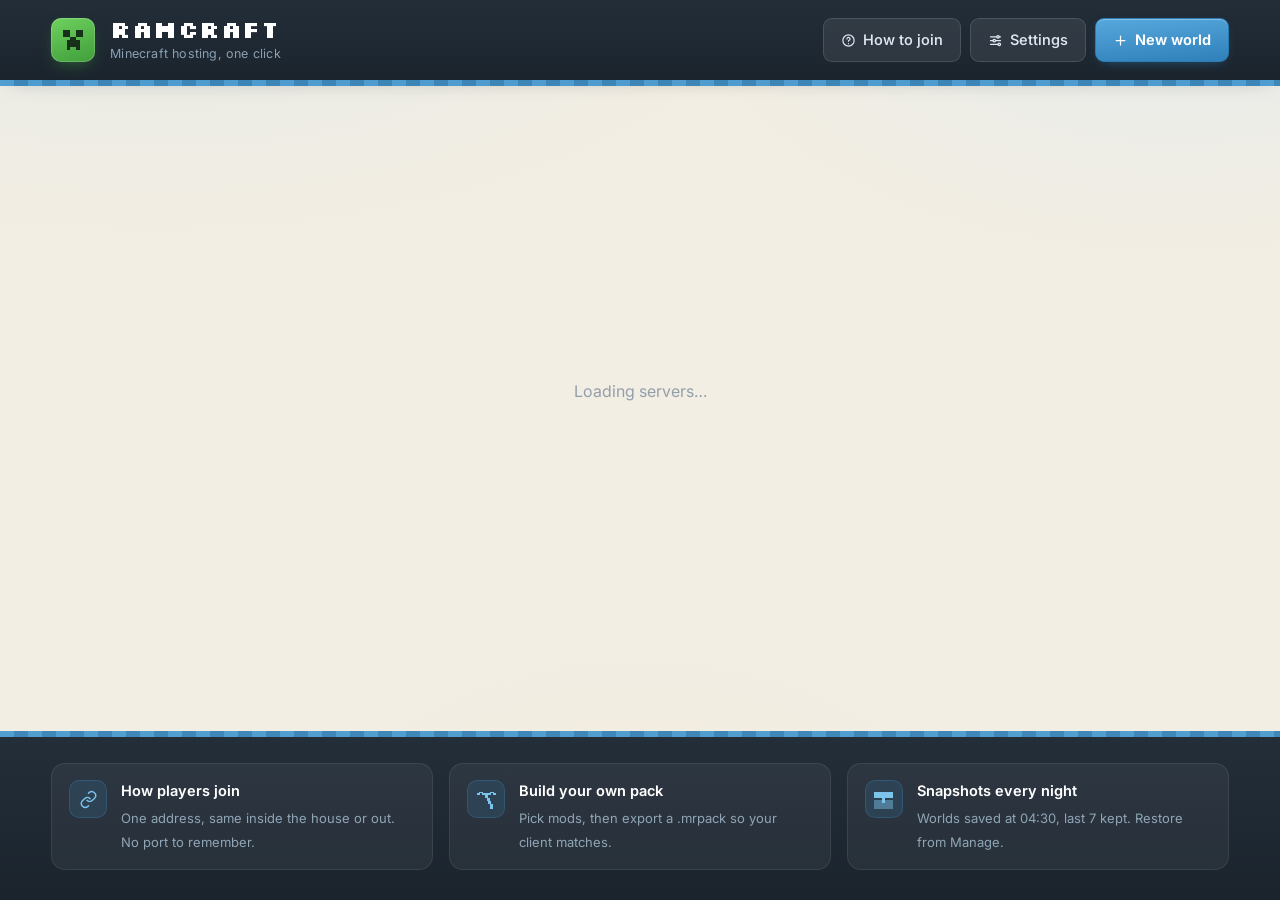
==== commit af063cbf: "Aternos-style dark bars, creeper mark and Minecraft pixel icons - Dark slab header and footer with a" ====
--- a/panel/static/index.html
+++ b/panel/static/index.html
@@ -39,11 +39,48 @@
   <symbol id="i-search" viewBox="0 0 24 24" fill="none" stroke="currentColor" stroke-width="2" stroke-linecap="round"><circle cx="11" cy="11" r="7"/><path d="M20 20l-3.5-3.5"/></symbol>
   <symbol id="i-help" viewBox="0 0 24 24" fill="none" stroke="currentColor" stroke-width="1.9" stroke-linecap="round"><circle cx="12" cy="12" r="9"/><path d="M9.5 9.5a2.5 2.5 0 1 1 3.2 2.4c-.6.2-.7.7-.7 1.3"/><path d="M12 17h.01"/></symbol>
   <symbol id="i-broom" viewBox="0 0 24 24" fill="none" stroke="currentColor" stroke-width="1.8" stroke-linecap="round" stroke-linejoin="round"><path d="M14 4l6 6"/><path d="M8.5 9.5l6 6"/><path d="M13 10l-7 7-2 4 4-2 7-7"/></symbol>
+
+  <!-- Minecraft pixel art. Drawn on the game's own grids so they stay blocky
+       at any size - no anti-aliased curves, which would look wrong here. -->
+  <symbol id="i-creeper" viewBox="0 0 8 8">
+    <rect x="1" y="1" width="2" height="2"/><rect x="5" y="1" width="2" height="2"/>
+    <rect x="3" y="3" width="2" height="1"/><rect x="2" y="4" width="4" height="2"/>
+    <rect x="2" y="6" width="1" height="1"/><rect x="5" y="6" width="1" height="1"/>
+  </symbol>
+  <symbol id="i-heart" viewBox="0 0 9 8">
+    <rect x="1" y="0" width="2" height="1"/><rect x="6" y="0" width="2" height="1"/>
+    <rect x="0" y="1" width="4" height="2"/><rect x="5" y="1" width="4" height="2"/>
+    <rect x="0" y="3" width="9" height="1"/><rect x="1" y="4" width="7" height="1"/>
+    <rect x="2" y="5" width="5" height="1"/><rect x="3" y="6" width="3" height="1"/>
+    <rect x="4" y="7" width="1" height="1"/>
+  </symbol>
+  <symbol id="i-block" viewBox="0 0 12 12">
+    <rect x="0" y="0" width="12" height="4"/>
+    <rect x="0" y="5" width="12" height="7" opacity=".45"/>
+  </symbol>
+  <symbol id="i-pickaxe" viewBox="0 0 12 12">
+    <rect x="1" y="1" width="3" height="1"/><rect x="8" y="1" width="3" height="1"/>
+    <rect x="0" y="2" width="2" height="1"/><rect x="10" y="2" width="2" height="1"/>
+    <rect x="3" y="2" width="6" height="1"/>
+    <rect x="5" y="3" width="2" height="2"/>
+    <rect x="6" y="5" width="2" height="2"/><rect x="7" y="7" width="2" height="2"/>
+    <rect x="8" y="9" width="2" height="3"/>
+  </symbol>
+  <symbol id="i-chest" viewBox="0 0 12 12">
+    <rect x="0" y="1" width="12" height="4"/>
+    <rect x="0" y="6" width="12" height="6" opacity=".45"/>
+    <rect x="5" y="4" width="2" height="4"/>
+  </symbol>
+  <symbol id="i-tnt" viewBox="0 0 12 12">
+    <rect x="0" y="2" width="12" height="8" opacity=".45"/>
+    <rect x="0" y="5" width="12" height="3"/>
+    <rect x="5" y="0" width="1" height="2"/><rect x="6" y="0" width="2" height="1"/>
+  </symbol>
 </defs></svg>
 
 <header class="topbar">
   <div class="brand">
-    <span class="logo-mark" aria-hidden="true"></span>
+    <span class="logo-mark" aria-hidden="true"><svg viewBox="0 0 8 8"><use href="#i-creeper"/></svg></span>
     <div>
       <h1>RamCraft</h1>
       <p class="tagline">Minecraft hosting, one click</p>
@@ -423,6 +460,33 @@
   </div>
 </div>
 
+<footer class="botbar">
+  <div class="botbar-inner">
+    <div class="foot-card" data-foot="join">
+      <span class="f-ico"><svg class="ico"><use href="#i-link"/></svg></span>
+      <div>
+        <b>How players join</b>
+        <span>One address, same inside the house or out. No port to remember.</span>
+      </div>
+    </div>
+    <div class="foot-card" data-foot="mods">
+      <span class="f-ico"><svg class="ico"><use href="#i-pickaxe"/></svg></span>
+      <div>
+        <b>Build your own pack</b>
+        <span>Pick mods, then export a .mrpack so your client matches.</span>
+      </div>
+    </div>
+    <div class="foot-card" data-foot="snap">
+      <span class="f-ico"><svg class="ico"><use href="#i-chest"/></svg></span>
+      <div>
+        <b>Snapshots every night</b>
+        <span>Worlds saved at 04:30, last 7 kept. Restore from Manage.</span>
+      </div>
+    </div>
+  </div>
+  <div class="botbar-strip" aria-hidden="true"></div>
+</footer>
+
 <div class="toast-stack" id="toasts"></div>
 <script src="app.js"></script>
 </body>
--- a/panel/static/style.css
+++ b/panel/static/style.css
@@ -39,12 +39,14 @@
 
 body {
   margin: 0;
+  min-height: 100%;
+  display: flex; flex-direction: column;
   background: var(--bg);
   background-image: var(--bg-grad);
   background-attachment: fixed;
   color: var(--text);
   font-family: Inter, -apple-system, BlinkMacSystemFont, "Segoe UI", Roboto, sans-serif;
-  font-size: 15px;
+  font-size: 16px;
   line-height: 1.5;
   -webkit-font-smoothing: antialiased;
 }
@@ -74,60 +76,70 @@
 
 /* ---------- top bar ---------- */
 
+/* Dark slab top and bottom, light page between - the shape that makes a
+   control panel read as one, rather than as a page that just drifts off. */
 .topbar {
   display: flex;
   align-items: center;
-  gap: 24px;
-  padding: 18px 26px;
-  border-bottom: 1px solid var(--border-soft);
-  background: linear-gradient(180deg, #fffdf8f5, #f7f2e7e0);
-  backdrop-filter: blur(14px) saturate(1.15);
+  gap: 34px;
+  padding: 16px clamp(20px, 4vw, 56px);
+  background: linear-gradient(180deg, #232e39, #1b242d);
   position: sticky;
   top: 0;
   z-index: 20;
   flex-wrap: wrap;
-  box-shadow: 0 1px 0 #ffffffb0, 0 8px 26px -22px #33475a66;
-}
+  color: #e7eef4;
+  box-shadow: 0 6px 24px -14px #0e161d99;
+}
+/* A row of "blocks" along the bottom edge, like a chunk border. */
 .topbar::after {
   content: "";
-  position: absolute; left: 0; right: 0; bottom: -1px; height: 1px;
-  background: linear-gradient(90deg, transparent, #3f96cf55 22%, #3f96cf22 60%, transparent);
+  position: absolute; left: 0; right: 0; bottom: -6px; height: 6px;
+  background:
+    repeating-linear-gradient(90deg, #3f96cf 0 14px, #2b7cb3 14px 28px);
+  opacity: .9;
   pointer-events: none;
 }
 
 .brand { display: flex; align-items: center; gap: 13px; }
 
+.brand { gap: 15px; }
 .brand h1 {
   font-family: var(--pixel);
-  font-size: 19px;
+  font-size: 24px;
   letter-spacing: .5px;
   margin: 0;
   line-height: 1.1;
-  color: #22303b;
-}
-
-.tagline { margin: 2px 0 0; font-size: 11.5px; color: var(--faint); letter-spacing: .2px; }
-
+  color: #fff;
+}
+
+.tagline { margin: 3px 0 0; font-size: 12.5px; color: #8aa0b2; letter-spacing: .2px; }
+
+/* Creeper, in creeper green. Rendered from the pixel sprite so it stays
+   crisp and blocky instead of turning into a smooth blob. */
 .logo-mark {
-  width: 34px; height: 34px;
-  border-radius: 9px;
-  background: linear-gradient(160deg, #7cc4ec, #3b8dc6);
-  position: relative;
-  box-shadow: 0 0 0 1px #2b7cb333, 0 6px 16px -6px #3f96cf80;
+  width: 44px; height: 44px;
+  border-radius: 10px;
+  background: linear-gradient(160deg, #6fd15f, #3f9e3a);
+  display: grid; place-items: center;
+  box-shadow: inset 0 0 0 1px #ffffff2e, 0 6px 16px -6px #3f9e3a99;
   flex: none;
 }
-.logo-mark::before, .logo-mark::after {
-  content: ""; position: absolute; background: #fffdf7; border-radius: 2px;
-}
-.logo-mark::before { left: 7px; top: 8px; width: 7px; height: 7px; box-shadow: 13px 0 0 #fffdf7; }
-.logo-mark::after  { left: 7px; bottom: 8px; width: 20px; height: 6px; }
-
-.host-stats { display: flex; gap: 22px; margin-left: auto; flex-wrap: wrap; }
-
-.hstat { display: flex; flex-direction: column; gap: 3px; min-width: 88px; }
-.hstat .k { font-size: 10.5px; text-transform: uppercase; letter-spacing: .7px; color: var(--faint); }
-.hstat .v { font-size: 13.5px; font-weight: 600; font-variant-numeric: tabular-nums; }
-.hstat .bar { height: 3px; background: var(--surface-3); border-radius: 2px; overflow: hidden; margin-top: 2px; }
+.logo-mark svg { width: 26px; height: 26px; fill: #16301a; shape-rendering: crispEdges; }
+
+/* Stat blocks, not crumbs of text: on a wide screen these were microscopic
+   and squeezed into the middle of a mostly-empty bar. */
+.host-stats { display: flex; gap: 10px; margin-left: auto; flex-wrap: wrap; }
+
+.hstat {
+  display: flex; flex-direction: column; gap: 4px; min-width: 134px;
+  padding: 9px 14px; border-radius: 10px;
+  background: #ffffff0f; border: 1px solid #ffffff17;
+}
+.hstat .k { font-size: 10.5px; text-transform: uppercase; letter-spacing: .8px; color: #8aa0b2; display: flex; align-items: center; }
+.hstat .v { font-size: 17px; font-weight: 650; font-variant-numeric: tabular-nums; letter-spacing: -.2px; color: #fff; }
+.hstat .v i { color: #7e93a5; }
+.hstat .bar { height: 4px; background: #ffffff1f; border-radius: 3px; overflow: hidden; margin-top: 3px; }
 .hstat .bar span { display: block; height: 100%; background: var(--accent); border-radius: 2px; transition: width .4s ease; }
 .hstat .bar span.warn { background: var(--amber); }
 .hstat .bar span.hot { background: var(--red); }
@@ -140,8 +152,8 @@
   display: inline-flex; align-items: center; justify-content: center;
   font: inherit;
   font-weight: 550;
-  font-size: 13.5px;
-  padding: 8px 15px;
+  font-size: 14.5px;
+  padding: 10px 17px;
   border-radius: var(--radius-sm);
   border: 1px solid var(--border);
   background: var(--surface);
@@ -183,32 +195,39 @@
 
 .grid {
   display: grid;
-  grid-template-columns: repeat(auto-fill, minmax(330px, 1fr));
-  gap: 18px;
-  padding: 26px;
-  max-width: 1500px;
+  grid-template-columns: repeat(auto-fill, minmax(365px, 1fr));
+  gap: 22px;
+  padding: 32px clamp(20px, 4vw, 56px) 56px;
+  max-width: 1560px;
   margin: 0 auto;
+  width: 100%;
+  /* Fill the window rather than leaving a small blob adrift in a beige ocean. */
+  flex: 1;
+  align-content: start;
 }
 
 .loading-state, .empty-state {
   grid-column: 1 / -1;
   text-align: center;
   color: var(--muted);
-  padding: 80px 20px;
+  /* Centre in whatever height is left under the header. */
+  min-height: min(62vh, 560px);
+  display: flex; flex-direction: column; align-items: center; justify-content: center;
 }
 .loading-state { color: var(--faint); }
-.empty-state h3 { font-size: 20px; margin: 0 0 8px; color: var(--text); }
-.empty-state p { margin: 0 auto 22px; max-width: 420px; }
+.empty-state h3 { font-size: 30px; margin: 0 0 10px; color: var(--text); letter-spacing: -.4px; }
+.empty-state p { margin: 0 auto 28px; max-width: 480px; font-size: 16.5px; line-height: 1.6; }
+.empty-state .btn { font-size: 15px; padding: 12px 22px; }
 
 .empty-art {
-  width: 74px; height: 74px; margin: 0 auto 18px;
-  display: grid; place-items: center; border-radius: 20px;
-  background: radial-gradient(circle at 50% 30%, #3f96cf26, transparent 70%), #fffdf7;
+  width: 108px; height: 108px; margin: 0 auto 26px;
+  display: grid; place-items: center; border-radius: 30px;
+  background: radial-gradient(circle at 50% 28%, #3f96cf2e, transparent 70%), #fffdf7;
   border: 1px solid var(--border);
   color: var(--accent);
-  box-shadow: var(--shadow);
-}
-.empty-art .ico { font-size: 34px; }
+  box-shadow: 0 18px 40px -18px #33475a4d;
+}
+.empty-art .ico { font-size: 50px; }
 .card.add .plus .ico { font-size: 30px; }
 
 .card {
@@ -216,10 +235,10 @@
   background: linear-gradient(180deg, #fffefa, #fbf7ee);
   border: 1px solid var(--border-soft);
   border-radius: var(--radius);
-  padding: 18px 17px 17px;
+  padding: 22px 21px 20px;
   display: flex;
   flex-direction: column;
-  gap: 13px;
+  gap: 15px;
   box-shadow: var(--shadow);
   overflow: hidden;
   transition: border-color .18s, transform .18s, box-shadow .18s;
@@ -248,7 +267,7 @@
 .card-head { display: flex; gap: 12px; align-items: flex-start; }
 
 .pack-icon {
-  width: 46px; height: 46px; border-radius: 11px; flex: none;
+  width: 54px; height: 54px; border-radius: 13px; flex: none;
   background: linear-gradient(160deg, #eaf4fb, #d8e9f5);
   object-fit: cover;
   border: 1px solid var(--border);
@@ -259,11 +278,11 @@
 
 .card-title { flex: 1; min-width: 0; }
 .card-title h3 {
-  margin: 0; font-size: 16px; font-weight: 620; letter-spacing: -.1px;
+  margin: 0; font-size: 18px; font-weight: 640; letter-spacing: -.2px;
   white-space: nowrap; overflow: hidden; text-overflow: ellipsis;
 }
 .card-sub {
-  margin: 3px 0 0; font-size: 12px; color: var(--muted);
+  margin: 4px 0 0; font-size: 13px; color: var(--muted);
   white-space: nowrap; overflow: hidden; text-overflow: ellipsis;
 }
 
@@ -304,7 +323,7 @@
   border-radius: var(--radius-sm); padding: 8px 11px;
   color: var(--accent-dim);
 }
-.addr .a { flex: 1; overflow: hidden; text-overflow: ellipsis; color: #1f5c85; }
+.addr .a { flex: 1; overflow: hidden; text-overflow: ellipsis; color: #1f5c85; font-size: 13.5px; }
 .addr .pill {
   flex: none; font-family: Inter, sans-serif; font-size: 9.5px; font-weight: 700;
   text-transform: uppercase; letter-spacing: .6px; padding: 2px 6px;
@@ -626,3 +645,98 @@
   font-size: 15px; line-height: 1; padding: 0 5px; border-radius: 50%;
 }
 .chip button:hover { color: var(--red); }
+
+/* ---------- quick-start tiles ---------- */
+
+.start-grid {
+  display: grid; gap: 14px; margin-top: 8px; width: 100%;
+  grid-template-columns: repeat(auto-fit, minmax(230px, 1fr));
+  max-width: 1020px;
+}
+
+.start-tile {
+  display: flex; flex-direction: column; align-items: flex-start; gap: 7px;
+  text-align: left; font: inherit; color: inherit; cursor: pointer;
+  background: linear-gradient(180deg, #fffefa, #fbf7ee);
+  border: 1px solid var(--border-soft); border-radius: var(--radius);
+  padding: 20px 18px; box-shadow: var(--shadow);
+  transition: border-color .16s, transform .16s, box-shadow .16s;
+}
+.start-tile:hover {
+  border-color: var(--accent); transform: translateY(-3px);
+  box-shadow: 0 18px 36px -16px #33475a4d;
+}
+.start-tile b { font-size: 16px; font-weight: 640; letter-spacing: -.1px; }
+.start-tile span:not(.t-ico) { font-size: 13.5px; color: var(--muted); line-height: 1.5; }
+
+.start-tile .t-ico {
+  width: 44px; height: 44px; border-radius: 12px; margin-bottom: 4px;
+  display: grid; place-items: center;
+  background: linear-gradient(160deg, #eaf4fb, #d8e9f5);
+  border: 1px solid #cadeec; color: var(--accent-dim);
+}
+.start-tile .t-ico .ico { font-size: 22px; }
+.start-tile:hover .t-ico { background: linear-gradient(160deg, #dceffb, #c5e0f3); }
+
+.empty-state p b { color: var(--text); font-family: var(--mono); font-size: 15px; }
+
+/* ---------- controls on the dark bar ---------- */
+
+.topbar .btn {
+  background: #ffffff14; border-color: #ffffff1f; color: #dce7ef;
+  box-shadow: none;
+}
+.topbar .btn:hover:not(:disabled) { background: #ffffff21; border-color: #ffffff33; color: #fff; }
+.topbar .btn.primary {
+  background: linear-gradient(175deg, #56a8dc, #2f80ba);
+  border-color: #2b7cb3; color: #fff;
+  box-shadow: inset 0 1px 0 #ffffff4d, 0 4px 14px -8px #2b7cb3;
+}
+.topbar .btn.primary:hover:not(:disabled) { background: linear-gradient(175deg, #66b4e5, #3789c4); }
+
+/* ---------- bottom bar ---------- */
+
+.botbar {
+  margin-top: auto;
+  background: linear-gradient(180deg, #232e39, #1b242d);
+  color: #cfdbe5;
+  position: relative;
+}
+/* Matching chunk border along the top edge. */
+.botbar-strip {
+  position: absolute; left: 0; right: 0; top: -6px; height: 6px;
+  background: repeating-linear-gradient(90deg, #3f96cf 0 14px, #2b7cb3 14px 28px);
+  opacity: .9;
+}
+
+.botbar-inner {
+  max-width: 1560px; margin: 0 auto;
+  padding: 26px clamp(20px, 4vw, 56px) 30px;
+  display: grid; gap: 16px;
+  grid-template-columns: repeat(auto-fit, minmax(280px, 1fr));
+}
+
+.foot-card {
+  display: flex; gap: 14px; align-items: flex-start;
+  background: #ffffff0d; border: 1px solid #ffffff14;
+  border-radius: var(--radius); padding: 16px 17px;
+}
+.foot-card b { display: block; font-size: 14.5px; color: #fff; font-weight: 620; margin-bottom: 3px; }
+.foot-card span { font-size: 13px; color: #8fa5b6; line-height: 1.5; }
+.foot-card .f-ico {
+  width: 38px; height: 38px; border-radius: 10px; flex: none;
+  display: grid; place-items: center;
+  background: #3f96cf26; border: 1px solid #3f96cf3d; color: #7cc4ec;
+}
+.foot-card .f-ico .ico { font-size: 19px; }
+.foot-card .f-ico svg[viewBox="0 0 12 12"] { shape-rendering: crispEdges; }
+
+/* Pixel sprites must never be smoothed. */
+.ico use { shape-rendering: auto; }
+svg use[href="#i-creeper"], svg use[href="#i-heart"], svg use[href="#i-block"],
+svg use[href="#i-pickaxe"], svg use[href="#i-chest"], svg use[href="#i-tnt"] {
+  shape-rendering: crispEdges;
+}
+
+.grid.is-empty { align-content: center; padding-top: 16px; padding-bottom: 16px; }
+.grid.is-empty .empty-state { min-height: 0; }
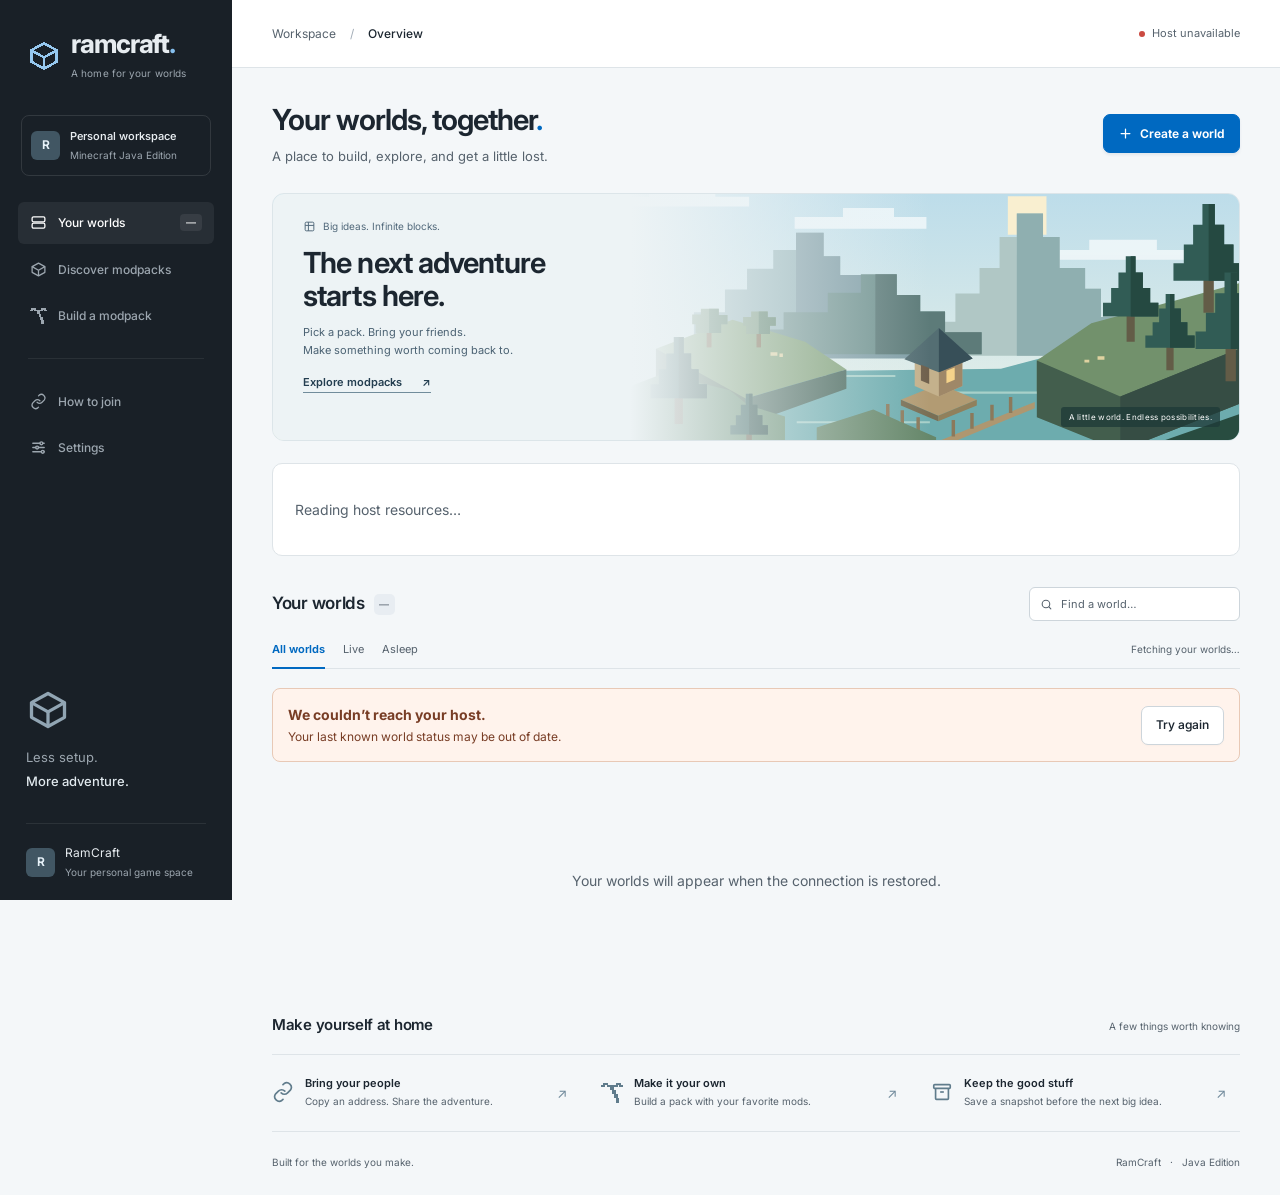
==== commit 206f4299: "Add FTB as a modpack source, and ship the server inside the client pack Sources are now Modrinth (~1" ====
--- a/panel/static/index.html
+++ b/panel/static/index.html
@@ -3,12 +3,12 @@
 <head>
 <meta charset="utf-8">
 <meta name="viewport" content="width=device-width, initial-scale=1, viewport-fit=cover">
-<title>RamCraft</title>
+<title>RamCraft — Your worlds, together.</title>
 <link rel="preconnect" href="https://fonts.googleapis.com">
 <link rel="preconnect" href="https://fonts.gstatic.com" crossorigin>
 <link href="https://fonts.googleapis.com/css2?family=Silkscreen:wght@400;700&family=Inter:wght@400;500;600;700&family=JetBrains+Mono:wght@400;500&display=swap" rel="stylesheet">
 <link rel="stylesheet" href="style.css">
-<link rel="icon" href="data:image/svg+xml,<svg xmlns='http://www.w3.org/2000/svg' viewBox='0 0 100 100'><rect width='100' height='100' rx='18' fill='%235ac45a'/><rect x='18' y='18' width='28' height='28' fill='%23103a10'/><rect x='54' y='18' width='28' height='28' fill='%23103a10'/><rect x='18' y='58' width='64' height='24' fill='%23103a10'/></svg>">
+<link rel="icon" href="favicon.svg" type="image/svg+xml">
 </head>
 <body>
 
@@ -78,28 +78,63 @@
   </symbol>
 </defs></svg>
 
-<header class="topbar">
+<a class="skip-link" href="#worlds">Skip to your worlds</a>
+<aside class="sidebar" aria-label="Workspace navigation">
   <div class="brand">
-    <span class="logo-mark" aria-hidden="true"><svg viewBox="0 0 8 8"><use href="#i-creeper"/></svg></span>
+    <span class="logo-mark" aria-hidden="true"><svg viewBox="0 0 24 24"><use href="#i-box"/></svg></span>
     <div>
-      <h1>RamCraft</h1>
-      <p class="tagline">Minecraft hosting, one click</p>
+      <span class="brand-name">ramcraft<span>.</span></span>
+      <p class="tagline">A home for your worlds</p>
     </div>
   </div>
-  <div class="host-stats" id="hostStats"></div>
-  <div class="topbar-actions">
-    <button class="btn ghost" id="btnConnectHelp" title="How players join">
-      <svg class="ico"><use href="#i-help"/></svg>How to join</button>
-    <button class="btn ghost" id="btnSettings" title="Settings">
-      <svg class="ico"><use href="#i-sliders"/></svg>Settings</button>
-    <button class="btn primary" id="btnNew">
-      <svg class="ico"><use href="#i-plus"/></svg>New world</button>
+  <div class="workspace-switch"><span class="workspace-avatar">R</span><div>Personal workspace<small>Minecraft Java Edition</small></div></div>
+  <nav class="side-nav" aria-label="Main">
+    <a href="#worlds" class="nav-item active" aria-current="page"><svg class="ico"><use href="#i-server"/></svg>Your worlds <span id="navWorldCount" class="nav-count">—</span></a>
+    <button class="nav-item" data-create-tab="modpack"><svg class="ico"><use href="#i-box"/></svg>Discover modpacks</button>
+    <button class="nav-item" data-create-tab="mods"><svg class="ico"><use href="#i-pickaxe"/></svg>Build a modpack</button>
+  </nav>
+  <div class="side-divider"></div>
+  <nav class="side-nav" aria-label="Workspace tools">
+    <button class="nav-item" id="btnConnectHelp"><svg class="ico"><use href="#i-link"/></svg>How to join</button>
+    <button class="nav-item" id="btnSettings"><svg class="ico"><use href="#i-sliders"/></svg>Settings</button>
+  </nav>
+  <div class="sidebar-bottom">
+    <div class="little-world" aria-hidden="true"><svg viewBox="0 0 24 24"><use href="#i-box"/></svg></div>
+    <p>Less setup.<br><strong>More adventure.</strong></p>
+    <div class="workspace-owner"><span class="workspace-avatar">R</span><div>RamCraft<small>Your personal game space</small></div></div>
   </div>
-</header>
-
-<main id="grid" class="grid">
-  <div class="loading-state">Loading servers…</div>
-</main>
+</aside>
+<div class="workspace-main">
+  <header class="workspace-topbar">
+    <div class="breadcrumb">Workspace <span>/</span> <strong>Overview</strong></div>
+    <div id="connectionStatus" class="connection-status" role="status"><span class="connection-dot"></span><span>Connecting to host</span></div>
+  </header>
+  <main class="dashboard" id="worlds" tabindex="-1">
+    <section class="page-heading" aria-labelledby="pageTitle">
+      <div><h1 id="pageTitle">Your worlds, together<span>.</span></h1><p>A place to build, explore, and get a little lost.</p></div>
+      <button class="btn primary" id="btnNew"><svg class="ico"><use href="#i-plus"/></svg>Create a world</button>
+    </section>
+    <section class="adventure-banner" aria-label="Start your next adventure">
+      <img class="landscape" src="landscape.svg" alt="" aria-hidden="true">
+      <div class="banner-copy"><span class="banner-label"><svg class="ico"><use href="#i-cube"/></svg>Big ideas. Infinite blocks.</span><h2>The next adventure<br>starts here.</h2><p>Pick a pack. Bring your friends.<br>Make something worth coming back to.</p><button class="banner-action" data-create-tab="modpack">Explore modpacks <span aria-hidden="true">↗</span></button></div>
+      <span class="landscape-caption" aria-hidden="true">A little world. Endless possibilities.</span>
+    </section>
+    <section class="host-stats" id="hostStats" aria-label="Host resources"><div class="stats-loading">Reading host resources…</div></section>
+    <section class="world-section" aria-labelledby="worldsTitle">
+      <div class="world-toolbar"><div class="world-heading"><h2 id="worldsTitle">Your worlds</h2><span id="worldCount" class="count-badge">—</span></div><label class="world-search"><svg class="ico"><use href="#i-search"/></svg><input id="worldSearch" type="search" placeholder="Find a world…" aria-label="Find a world"></label></div>
+      <div class="world-filters" role="group" aria-label="Filter worlds"><button data-filter="all" class="world-filter active" aria-pressed="true">All worlds</button><button data-filter="online" class="world-filter" aria-pressed="false">Live</button><button data-filter="stopped" class="world-filter" aria-pressed="false">Asleep</button><span id="worldSummary">Fetching your worlds…</span></div>
+      <div id="dashboardError" class="dashboard-error" role="alert" hidden><div><strong>We couldn’t reach your host.</strong><p>Your last known world status may be out of date.</p></div><button class="btn" id="retryDashboard">Try again</button></div>
+      <div id="grid" class="grid"><div class="loading-state"><span class="skeleton-line"></span><span class="skeleton-line"></span><span>Loading your worlds…</span></div></div>
+      <div id="noMatches" class="no-matches" hidden><h3>No matching worlds</h3><p>Try another name or show all your worlds.</p><button class="btn" id="clearFilters">Clear filters</button></div>
+    </section>
+    <section class="getting-started" aria-labelledby="nextTitle"><div class="section-title"><h2 id="nextTitle">Make yourself at home</h2><span>A few things worth knowing</span></div><div class="guide-links">
+      <button class="guide-link" data-guide="join"><span class="guide-icon"><svg class="ico"><use href="#i-link"/></svg></span><span><b>Bring your people</b><small>Copy an address. Share the adventure.</small></span><span class="guide-arrow" aria-hidden="true">↗</span></button>
+      <button class="guide-link" data-create-tab="mods"><span class="guide-icon"><svg class="ico"><use href="#i-pickaxe"/></svg></span><span><b>Make it your own</b><small>Build a pack with your favorite mods.</small></span><span class="guide-arrow" aria-hidden="true">↗</span></button>
+      <button class="guide-link" data-guide="backups"><span class="guide-icon"><svg class="ico"><use href="#i-archive"/></svg></span><span><b>Keep the good stuff</b><small>Save a snapshot before the next big idea.</small></span><span class="guide-arrow" aria-hidden="true">↗</span></button>
+    </div></section>
+    <footer class="workspace-footer"><span>Built for the worlds you make.</span><span>RamCraft <span aria-hidden="true">·</span> Java Edition</span></footer>
+  </main>
+</div>
 
 <!-- ============ CREATE ============ -->
 <div class="modal-backdrop" id="createModal" hidden>
@@ -125,6 +160,10 @@
       <!-- Modrinth browser -->
       <section class="tab-panel active" data-panel="modpack">
         <div class="search-row">
+          <select id="mrSource" title="Where to search">
+            <option value="modrinth">Modrinth — 18,000+</option>
+            <option value="ftb">FTB — curated</option>
+          </select>
           <input type="search" id="mrQuery" placeholder="Search modpacks — try 'create', 'skyblock', 'better mc'…" autocomplete="off">
           <select id="mrVersionFilter" title="Filter by Minecraft version">
             <option value="">Any MC version</option>
@@ -460,34 +499,9 @@
   </div>
 </div>
 
-<footer class="botbar">
-  <div class="botbar-inner">
-    <div class="foot-card" data-foot="join">
-      <span class="f-ico"><svg class="ico"><use href="#i-link"/></svg></span>
-      <div>
-        <b>How players join</b>
-        <span>One address, same inside the house or out. No port to remember.</span>
-      </div>
-    </div>
-    <div class="foot-card" data-foot="mods">
-      <span class="f-ico"><svg class="ico"><use href="#i-pickaxe"/></svg></span>
-      <div>
-        <b>Build your own pack</b>
-        <span>Pick mods, then export a .mrpack so your client matches.</span>
-      </div>
-    </div>
-    <div class="foot-card" data-foot="snap">
-      <span class="f-ico"><svg class="ico"><use href="#i-chest"/></svg></span>
-      <div>
-        <b>Snapshots every night</b>
-        <span>Worlds saved at 04:30, last 7 kept. Restore from Manage.</span>
-      </div>
-    </div>
-  </div>
-  <div class="botbar-strip" aria-hidden="true"></div>
-</footer>
-
-<div class="toast-stack" id="toasts"></div>
+
+
+<div class="toast-stack" id="toasts" role="status" aria-live="polite"></div>
 <script src="app.js"></script>
 </body>
 </html>
--- a/panel/static/style.css
+++ b/panel/static/style.css
@@ -1,17 +1,14 @@
 :root {
-  /* Cloud + beige: a warm off-white page, soft blue sky behind it, and a
-     blue accent. Deliberately never pure #fff - flat white glares and makes
-     the cards impossible to separate from the page. */
-  --bg: #f3eee3;
-  --bg-grad:
-    radial-gradient(1100px 560px at 12% -12%, #bcdcf255 0%, transparent 62%),
-    radial-gradient(900px 520px at 92% -4%, #cfe6f866 0%, transparent 58%),
-    radial-gradient(760px 700px at 50% 118%, #e8dcc633 0%, transparent 62%);
-  --surface: #fffdf7;
-  --surface-2: #f3eee2;
-  --surface-3: #e9e2d2;
-  --border: #ded5c2;
-  --border-soft: #e9e2d3;
+  /* White page with a cool cloud wash. One gradient, not three, and NOT
+     background-attachment: fixed - fixed layers repaint on every scroll frame
+     and were a real part of why this felt sluggish. */
+  --bg: #f6f8fb;
+  --bg-grad: linear-gradient(180deg, #e9f2fa 0%, #f6f8fb 420px);
+  --surface: #ffffff;
+  --surface-2: #f1f5f9;
+  --surface-3: #e5ecf2;
+  --border: #d5dfe8;
+  --border-soft: #e4ebf1;
   --text: #2b3742;
   --muted: #64717d;
   --faint: #929fab;
@@ -43,7 +40,7 @@
   display: flex; flex-direction: column;
   background: var(--bg);
   background-image: var(--bg-grad);
-  background-attachment: fixed;
+  background-repeat: no-repeat;
   color: var(--text);
   font-family: Inter, -apple-system, BlinkMacSystemFont, "Segoe UI", Roboto, sans-serif;
   font-size: 16px;
@@ -163,7 +160,7 @@
   white-space: nowrap;
   box-shadow: 0 1px 2px #33475a14;
 }
-.btn:hover:not(:disabled) { background: #fffefb; border-color: #c9bfa9; }
+.btn:hover:not(:disabled) { background: #ffffff; border-color: #b9cbda; }
 .btn:active:not(:disabled) { transform: translateY(1px); }
 .btn:disabled { opacity: .45; cursor: not-allowed; }
 
@@ -222,7 +219,7 @@
 .empty-art {
   width: 108px; height: 108px; margin: 0 auto 26px;
   display: grid; place-items: center; border-radius: 30px;
-  background: radial-gradient(circle at 50% 28%, #3f96cf2e, transparent 70%), #fffdf7;
+  background: radial-gradient(circle at 50% 28%, #3f96cf2e, transparent 70%), #ffffff;
   border: 1px solid var(--border);
   color: var(--accent);
   box-shadow: 0 18px 40px -18px #33475a4d;
@@ -232,7 +229,7 @@
 
 .card {
   position: relative;
-  background: linear-gradient(180deg, #fffefa, #fbf7ee);
+  background: linear-gradient(180deg, #ffffff, #fbfdff);
   border: 1px solid var(--border-soft);
   border-radius: var(--radius);
   padding: 22px 21px 20px;
@@ -261,7 +258,7 @@
 }
 .card.is-crashed, .card.is-unhealthy { border-color: #e6bdb9; }
 
-.card:hover { border-color: #cdc2ab; transform: translateY(-2px); box-shadow: 0 16px 34px -14px #33475a45; }
+.card:hover { border-color: #bfd2e1; transform: translateY(-2px); box-shadow: 0 16px 34px -14px #33475a45; }
 .card.is-online:hover { border-color: #93cba6; }
 
 .card-head { display: flex; gap: 12px; align-items: flex-start; }
@@ -348,7 +345,7 @@
   align-items: center; justify-content: center; gap: 10px;
   border-style: dashed; border-color: var(--border); cursor: pointer;
   min-height: 210px; color: var(--muted); text-align: center;
-  background: #fffdf799; box-shadow: none;
+  background: #ffffff99; box-shadow: none;
 }
 .card.add::before { display: none; }
 .card.add:hover { border-color: var(--accent); color: var(--text); background: #f0f8fd; }
@@ -400,13 +397,13 @@
 
 .modal-foot {
   display: flex; align-items: center; justify-content: space-between; gap: 14px;
-  padding: 15px 20px; border-top: 1px solid var(--border-soft); background: #faf6ed;
+  padding: 15px 20px; border-top: 1px solid var(--border-soft); background: #f4f8fc;
 }
 .foot-actions { display: flex; gap: 9px; }
 .create-summary { font-size: 12.5px; color: var(--muted); min-width: 0; overflow: hidden; text-overflow: ellipsis; white-space: nowrap; }
 .create-summary b { color: var(--text); }
 
-.tabs { display: flex; gap: 2px; padding: 0 14px; border-bottom: 1px solid var(--border-soft); background: #faf6ed; }
+.tabs { display: flex; gap: 2px; padding: 0 14px; border-bottom: 1px solid var(--border-soft); background: #f4f8fc; }
 .tab {
   display: inline-flex; align-items: center;
   background: none; border: none; color: var(--muted); font: inherit;
@@ -427,7 +424,7 @@
 
 input:not([type=checkbox]):not([type=radio]), select, textarea {
   width: 100%; font: inherit; font-size: 13.5px;
-  background: #fffefb; color: var(--text);
+  background: #ffffff; color: var(--text);
   border: 1px solid var(--border); border-radius: var(--radius-sm);
   padding: 9px 11px; outline: none; transition: border-color .15s, box-shadow .15s;
 }
@@ -452,8 +449,8 @@
 /* Pinned above the footer so it is always reachable, but capped so opening
    "More options" scrolls here instead of pushing MOTD off the screen. */
 .shared-options {
-  padding: 16px 20px; border-top: 1px solid var(--border-soft); background: #faf6ed;
-  flex: 0 1 auto; max-height: 46vh; overflow-y: auto;
+  padding: 16px 20px; border-top: 1px solid var(--border-soft); background: #f4f8fc;
+  flex: none; max-height: 46vh; overflow-y: auto;
 }
 .advanced { margin-top: 12px; }
 .advanced summary { cursor: pointer; font-size: 12.5px; color: var(--muted); font-weight: 600; user-select: none; padding: 4px 0; }
@@ -463,7 +460,7 @@
 .addr-compose {
   display: flex; align-items: stretch;
   border: 1px solid var(--border); border-radius: var(--radius-sm);
-  background: #fffefb; overflow: hidden;
+  background: #ffffff; overflow: hidden;
   transition: border-color .15s, box-shadow .15s;
 }
 .addr-compose:focus-within { border-color: var(--accent); box-shadow: 0 0 0 3px var(--accent-soft); }
@@ -543,7 +540,7 @@
 .console .sys { color: #7cc4ec; }
 .console .me { color: #d2a8ff; }
 
-.console-input { display: flex; align-items: center; gap: 9px; padding: 12px 16px; background: #faf6ed; }
+.console-input { display: flex; align-items: center; gap: 9px; padding: 12px 16px; background: #f4f8fc; }
 .console-input .prompt { font-family: var(--mono); color: var(--accent-dim); font-size: 14px; }
 .console-input input { flex: 1; font-family: var(--mono); font-size: 12.5px; }
 
@@ -657,7 +654,7 @@
 .start-tile {
   display: flex; flex-direction: column; align-items: flex-start; gap: 7px;
   text-align: left; font: inherit; color: inherit; cursor: pointer;
-  background: linear-gradient(180deg, #fffefa, #fbf7ee);
+  background: linear-gradient(180deg, #ffffff, #fbfdff);
   border: 1px solid var(--border-soft); border-radius: var(--radius);
   padding: 20px 18px; box-shadow: var(--shadow);
   transition: border-color .16s, transform .16s, box-shadow .16s;
@@ -740,3 +737,233 @@
 
 .grid.is-empty { align-content: center; padding-top: 16px; padding-bottom: 16px; }
 .grid.is-empty .empty-state { min-height: 0; }
+
+/* ---------- menus: tinted, not plain white ---------- */
+
+/* On a white page a white dialog has no edge, so these get a blue border,
+   a tinted head/foot and a deeper shadow to lift them off the page. */
+.modal {
+  border: 1px solid #b9d5ea;
+  box-shadow: 0 30px 70px -20px #1e3a5273, 0 0 0 1px #ffffff inset;
+}
+.modal-head {
+  background: linear-gradient(180deg, #eef6fc, #e7f1f9);
+  border-bottom: 1px solid #cfe2f0;
+}
+.modal-foot {
+  background: linear-gradient(180deg, #f2f8fc, #eaf3fa);
+  border-top: 1px solid #cfe2f0;
+}
+.tabs { background: #f5fafd; border-bottom: 1px solid #d9e7f2; }
+.shared-options { background: #f5fafd; border-top: 1px solid #d9e7f2; }
+.console-input { background: #f2f8fc; }
+.modal-backdrop { background: #1e3a5259; }
+
+/* Cards keep a hairline blue edge so they read against the white page. */
+.card { background: #fff; }
+.start-tile { background: #fff; }
+.foot-card .f-ico svg { shape-rendering: crispEdges; }
+/* RamCraft workspace — a clear workbench for block-built worlds. */
+:root {
+  --bg: oklch(.974 .004 240); --surface: oklch(1 0 0); --surface-2: oklch(.966 .006 240); --surface-3: oklch(.94 .009 240);
+  --text: oklch(.265 .024 247); --muted: oklch(.49 .023 247); --faint: oklch(.51 .023 247);
+  --border: oklch(.87 .012 240); --border-soft: oklch(.915 .009 240);
+  --accent: oklch(.52 .16 252); --accent-dim: oklch(.46 .15 252); --accent-soft: oklch(.94 .026 252);
+  --radius: 12px; --radius-sm: 7px; --shadow: 0 2px 5px #142c3d04;
+  --sidebar: oklch(.24 .017 247); --side-ink: oklch(.94 .008 245); --side-muted: oklch(.72 .018 245);
+  --z-sidebar: 20; --z-backdrop: 60; --z-toast: 80;
+}
+html { scroll-padding-top: 24px; }
+body { display: block; background: var(--bg); font-size: 14px; }
+button, input, select, textarea { font-family: inherit; }
+button, a, input, select, textarea { -webkit-tap-highlight-color: transparent; }
+[hidden] { display: none !important; }
+:focus-visible { outline: 3px solid var(--accent); outline-offset: 4px; }
+h1,h2,h3 { text-wrap: balance; }
+p { text-wrap: pretty; }
+.skip-link { position: fixed; top: 12px; left: 12px; transform: translateY(-180%); padding: 12px 18px; z-index: var(--z-toast); background: white; }
+.skip-link:focus { transform: none; }
+.sidebar { width: 232px; position: fixed; inset: 0 auto 0 0; z-index: var(--z-sidebar); background: var(--sidebar); color: var(--side-ink); padding: 31px 18px 20px; display: flex; flex-direction: column; }
+.brand { padding: 0 8px; gap: 10px; }
+.logo-mark { width: 35px; height: 39px; background: none; box-shadow: none; border-radius: 0; color: #96c8ef; }
+.logo-mark svg { width: 34px; height: 34px; fill: none; }
+.brand-name { font-size: 26px; font-weight: 750; letter-spacing: -1.1px; line-height: 1; }
+.brand-name>span { color: #85bfee; }
+.tagline { font-size: 10px; letter-spacing: .1px; margin-top: 8px; color: var(--side-muted); }
+.workspace-switch { display: flex; gap: 10px; align-items: center; margin: 34px 3px 26px; padding: 12px 9px; border: 1px solid #ffffff1c; border-radius: 8px; font-size: 11px; font-weight: 550; }
+.workspace-avatar { width: 29px; height: 29px; display: grid; place-items: center; flex: none; background: #415663; color: #e8f3fa; border-radius: 6px; font-size: 12px; font-weight: 650; }
+.workspace-switch small,.workspace-owner small { display: block; margin-top: 3px; font-size: 10px; font-weight: 400; color: var(--side-muted); }
+.side-nav { display: flex; flex-direction: column; gap: 5px; }
+.nav-item { display: flex; gap: 11px; align-items: center; width: 100%; border: 0; border-radius: 6px; color: var(--side-muted); background: transparent; text-align: left; font-size: 12px; font-weight: 500; text-decoration: none; padding: 12px; cursor: pointer; transition: background .18s,color .18s; }
+.nav-item>.ico { width: 17px; height: 17px; }
+.nav-item:hover { background: #ffffff09; color: white; }
+.nav-item.active { background: #ffffff10; color: white; }
+.nav-count { margin-left: auto; font-size: 10px; padding: 1px 6px; border-radius: 4px; background: #ffffff13; }
+.side-divider { height: 1px; background: #ffffff12; margin: 22px 10px; }
+.sidebar-bottom { margin-top: auto; padding: 30px 8px 0; }
+.little-world { width: 44px; height: 44px; color: #91a5b3; }
+.little-world svg { width: 44px; height: 44px; }
+.sidebar-bottom>p { color: var(--side-muted); font-size: 13px; line-height: 1.8; margin: 14px 0 30px; }
+.sidebar-bottom strong { color: #e1e9ee; font-weight: 500; }
+.workspace-owner { display: flex; align-items: center; gap: 10px; border-top: 1px solid #ffffff14; padding-top: 20px; font-size: 12px; }
+.workspace-main { margin-left: 232px; min-width: 0; }
+.workspace-topbar { height: 68px; display: flex; align-items: center; justify-content: space-between; gap: 12px; padding: 0 40px; border-bottom: 1px solid var(--border-soft); background: var(--surface); }
+.breadcrumb { color: var(--muted); font-size: 12px; display: flex; gap: 14px; }
+.breadcrumb span { color: #a3adb7; }
+.breadcrumb strong { font-weight: 500; color: var(--text); }
+.connection-status { display: flex; align-items: center; gap: 7px; color: var(--muted); font-size: 11px; }
+.connection-dot { width: 6px; height: 6px; border-radius: 50%; background: #348653; }
+.connection-status.disconnected .connection-dot { background: var(--red); }
+.dashboard { max-width: 1600px; margin: auto; padding: 33px 40px 0; }
+.page-heading { display: flex; justify-content: space-between; align-items: center; gap: 24px; margin-bottom: 27px; }
+.page-heading h1 { font-size: 29px; line-height: 1.3; font-weight: 650; letter-spacing: -1px; margin: 0; }
+.page-heading h1>span { color: var(--accent); }
+.page-heading p { color: var(--muted); font-size: 13px; margin: 8px 0 0; }
+.btn { min-height: 39px; font-size: 12px; padding: 9px 14px; font-weight: 550; box-shadow: 0 1px 2px #1c2e3b06; }
+.btn.primary { background: var(--accent); border-color: var(--accent); box-shadow: 0 2px 3px #16356316; }
+.btn.primary:hover:not(:disabled) { background: var(--accent-dim); border-color: var(--accent-dim); box-shadow: none; }
+.btn.danger { color: #a3423d; background: #fff; border-color: var(--border); }
+.btn.danger:hover:not(:disabled) { background: #fff1ef; border-color: #dfb1ad; }
+.btn:disabled { opacity: .55; }
+.adventure-banner { height: 248px; background: #edf3f5; overflow: hidden; position: relative; border-radius: 12px; border: 1px solid #dce5e9; }
+.landscape { position: absolute; width: 100%; height: 100%; object-fit: cover; object-position: right center; }
+.banner-copy { position: relative; z-index: 1; padding: 25px 30px; width: 47%; }
+.banner-label { font-size: 10px; color: #52697b; display: flex; align-items: center; gap: 7px; }
+.banner-label .ico { width: 13px; height: 13px; }
+.banner-copy h2 { font-size: 29px; line-height: 1.13; font-weight: 650; letter-spacing: -.9px; margin: 13px 0 10px; }
+.banner-copy p { margin: 0; font-size: 11px; color: #4b6273; line-height: 1.65; }
+.banner-action { display: inline-flex; gap: 20px; align-items: center; font-size: 11px; font-weight: 600; border: 0; padding: 0 0 3px; border-bottom: 1px solid #718c9b; background: transparent; color: #243e50; margin-top: 16px; cursor: pointer; }
+.banner-action:hover { color: var(--accent); border-color: var(--accent); }
+.landscape-caption { position: absolute; bottom: 13px; right: 19px; color: #fff; background: #1f3b38c9; padding: 4px 8px; border-radius: 3px; font-size: 8px; letter-spacing: .3px; }
+.host-stats { display: grid; grid-template-columns: repeat(3,minmax(0,1fr)); margin: 22px 0 31px; gap: 0; border: 1px solid var(--border-soft); border-radius: 10px; background: var(--surface); padding: 20px 0; }
+.hstat { flex-direction: row; align-items: center; gap: 13px; min-width: 0; padding: 0 22px; border: none; border-radius: 0; background: none; }
+.hstat+.hstat { border-left: 1px solid var(--border-soft); }
+.hstat>div { flex: 1; min-width: 0; }
+.stat-icon { display: grid; place-items: center; height: 38px; width: 38px; flex: none; background: var(--surface-2); border: 1px solid var(--border-soft); border-radius: 9px; color: #637b8d; }
+.stat-icon .ico { width: 18px; height: 18px; }
+.hstat .k { font-size: 10px; color: var(--muted); letter-spacing: 0; text-transform: none; margin-bottom: 4px; }
+.hstat .v { font-size: 19px; color: var(--text); font-weight: 600; display: block; letter-spacing: -.3px; }
+.hstat .v i { font-size: 10px; color: var(--muted); }
+.hstat .bar { display: block; max-width: 170px; margin-top: 7px; height: 3px; background: var(--surface-3); }
+.stats-loading { padding: 15px 22px; color: var(--muted); grid-column: 1/-1; }
+.world-toolbar { display: flex; align-items: center; justify-content: space-between; gap: 20px; }
+.world-heading { display: flex; align-items: center; gap: 9px; }
+.world-heading h2,.section-title h2 { font-size: 17px; font-weight: 600; margin: 0; letter-spacing: -.3px; }
+.count-badge { display: inline-grid; place-items: center; min-width: 21px; height: 21px; background: #e8edf2; border-radius: 5px; font-size: 10px; color: var(--muted); }
+.world-search { display: flex; align-items: center; gap: 8px; color: var(--muted); width: 211px; height: 34px; border: 1px solid var(--border); border-radius: 6px; background: var(--surface); padding: 0 10px; }
+.world-search input:not([type=checkbox]):not([type=radio]) { width: 100%; min-width: 0; padding: 0; background: none; border: 0; box-shadow: none; font-size: 11px; }
+.world-search:focus-within { outline: 2px solid var(--accent); outline-offset: 2px; }
+.world-search input:focus { outline: none; }
+.world-search .ico { font-size: 13px; }
+.world-filters { display: flex; align-items: center; gap: 18px; margin: 9px 0 19px; border-bottom: 1px solid var(--border-soft); }
+.world-filter { position: relative; border: 0; background: none; padding: 12px 0; color: var(--muted); font-size: 11px; cursor: pointer; }
+.world-filter.active { color: var(--accent); font-weight: 650; }
+.world-filter.active::after { content: ''; position: absolute; height: 2px; inset: auto 0 -1px; background: var(--accent); }
+.world-filter:hover { color: var(--text); }
+#worldSummary { margin-left: auto; font-size: 10px; color: var(--muted); }
+.grid { grid-template-columns: repeat(auto-fill,minmax(min(100%,330px),1fr)); padding: 0; gap: 20px; margin: 0; align-items: stretch; }
+.card { padding: 0 19px 18px; gap: 15px; border: 1px solid var(--border); border-radius: 10px; background: var(--surface); box-shadow: 0 2px 3px #152e3e04; transition: border-color .18s,box-shadow .18s; }
+.card::before { display: none; }
+.card.is-online { border-color: var(--border); box-shadow: 0 2px 3px #152e3e04; }
+.card:hover,.card.is-online:hover { transform: none; border-color: #a3b9ca; box-shadow: 0 4px 12px #152e3e09; }
+.world-art { height: 91px; background: #e3eeef url('landscape.svg') right 57%/180% auto; margin: 0 -19px 1px; position: relative; overflow: hidden; }
+.world-art::after { content:''; position:absolute; inset:0; background: linear-gradient(90deg,#e3eeef 0%,#e3eeefb0 32%,transparent 65%); }
+.world-art-label { position: absolute; z-index: 1; left: 20px; top: 18px; color: #385564; font-size: 10px; }
+.world-cube { width: 25px; height: 25px; position: absolute; left: 20px; bottom: 14px; z-index: 1; color: #547575; }
+.card.is-stopped .world-art { filter: saturate(.4); }
+.card-head { align-items: center; gap: 10px; }
+.pack-icon { width: 40px; height: 40px; border-radius: 8px; background: #edf3f6; font-family: inherit; font-size: 18px; font-weight: 600; box-shadow: none; border-color: var(--border-soft); }
+.card-title h3 { font-size: 16px; font-weight: 600; }
+.card-sub { font-size: 10px; margin-top: 3px; }
+.state { font-size: 9px; letter-spacing: 0; text-transform: none; padding: 4px 7px; gap: 3px; }
+.state .ico { font-size: 10px; }
+.meter { grid-template-columns: 33px 1fr 53px; font-size: 10px; }
+.meter .label { font-size: 9px; color: var(--muted); }
+.meter .val { font-size: 10px; text-align: right; }
+.meter .track { height: 4px; }
+.players-row { background: none; border: 0; padding: 0; font-size: 11px; gap: 7px; }
+.players-row .names { color: var(--muted); font-size: 10px; }
+.addr { padding: 7px 9px; background: #f5f8fa; border-color: var(--border-soft); }
+.addr .a { font-size: 10px; white-space: nowrap; color: #466579; }
+.addr button { font-size: 9px; text-transform: none; letter-spacing: 0; min-height: 28px; }
+.card-actions { padding-top: 1px; gap: 6px; }
+.card-actions .btn { font-size: 11px; min-height: 34px; padding: 7px 9px; }
+.card-actions .btn .ico { width: 13px; height: 13px; margin-right: 5px; }
+.card-actions .btn.narrow { width: 32px; }
+.card-actions .btn.narrow .ico { margin: 0; }
+.card-actions [data-act=open] { background: var(--surface-2); }
+.card-actions [data-act=delete] { border-color: transparent; background: transparent; color: var(--muted); }
+.card-actions [data-act=delete]:hover { color: var(--red); }
+.card.add { min-height: 330px; padding: 25px; font: inherit; background: transparent; gap: 13px; border-color: #c5d2db; }
+.card.add:hover { background: #edf4fa; border-color: var(--accent); box-shadow: none; }
+.card.add .plus { border: 1px solid #c6d8e5; background: #e8f0f6; width: 44px; height: 44px; display: grid; place-items: center; border-radius: 10px; margin-bottom: 4px; }
+.card.add .plus .ico { font-size: 20px; }
+.card.add strong { font-size: 14px; font-weight: 550; color: var(--text); }
+.card.add>span:not(.plus) { font-size: 11px; line-height: 1.8; }
+.card.add .add-world-label { margin-top: 6px; color: var(--accent); font-weight: 600; display: flex; gap: 24px; }
+.getting-started { margin-top: 34px; }
+.section-title { display: flex; justify-content: space-between; align-items: baseline; gap: 10px; margin-bottom: 17px; }
+.section-title h2 { font-size: 15px; }
+.section-title>span { color: var(--muted); font-size: 10px; }
+.guide-links { display: flex; border-top: 1px solid var(--border-soft); border-bottom: 1px solid var(--border-soft); }
+.guide-link { display: flex; flex: 1; min-width: 0; gap: 11px; align-items: center; padding: 21px 14px 21px 0; background: transparent; border: 0; text-align: left; color: var(--text); cursor: pointer; }
+.guide-link+.guide-link { padding-left: 20px; }
+.guide-icon { color: #607c8c; flex: none; }
+.guide-icon .ico { height: 22px; width: 22px; }
+.guide-link b { display: block; font-size: 11px; font-weight: 600; }
+.guide-link small { display: block; font-size: 10px; line-height: 1.7; margin-top: 3px; color: var(--muted); }
+.guide-arrow { margin-left: auto; color: #6f899b; }
+.guide-link:hover b,.guide-link:hover .guide-arrow { color: var(--accent); }
+.workspace-footer { display: flex; justify-content: space-between; padding: 23px 0 25px; gap: 12px; color: var(--muted); font-size: 10px; }
+.workspace-footer>span:last-child { display: flex; gap: 9px; }
+.dashboard-error { margin-bottom: 18px; padding: 15px; display: flex; align-items: center; justify-content: space-between; gap: 15px; background: #fff3ec; border: 1px solid #e8c9b6; border-radius: 8px; color: #783d25; }
+.dashboard-error p { margin: 3px 0 0; font-size: 12px; }
+.no-matches { padding: 40px 20px; text-align: center; border: 1px dashed var(--border); border-radius: 10px; color: var(--muted); }
+.no-matches h3 { color: var(--text); }
+.loading-state { min-height: 200px; gap: 15px; color: var(--muted); }
+.skeleton-line { width: min(280px,75%); height: 14px; background: #e5ebf0; border-radius: 4px; animation: breathe 1.2s ease-in-out infinite alternate; }
+.skeleton-line:nth-child(2) { width: min(180px,55%); }
+@keyframes breathe { to { opacity: .35; } }
+.empty-state { padding: 20px 0; }
+.empty-state h3 { font-size: 24px; }
+.empty-state p { font-size: 13px; max-width: 540px; }
+.empty-art { height: 65px; width: 65px; box-shadow: none; background: var(--surface-2); border-radius: 12px; margin-bottom: 18px; }
+.empty-art .ico { font-size: 28px; }
+.start-grid { grid-template-columns: repeat(2,minmax(0,1fr)); max-width: 780px; }
+.start-tile { box-shadow: none; padding: 18px; }
+.start-tile:hover { transform: none; box-shadow: none; }
+.start-tile b { font-size: 14px; }
+.start-tile span:not(.t-ico) { font-size: 12px; }
+.modal-open { overflow: hidden; }
+.modal-backdrop { z-index: var(--z-backdrop); backdrop-filter: none; background: #14232b80; }
+.modal { border-color: var(--border); border-radius: 12px; box-shadow: 0 22px 70px #12273338; max-height: calc(100dvh - 40px); }
+.modal-head { background: var(--surface); padding: 20px 24px; border-color: var(--border-soft); }
+.modal-head h2 { font-size: 18px; }
+.modal-foot { background: var(--surface-2); border-color: var(--border-soft); }
+.tabs,.shared-options { background: var(--surface-2); border-color: var(--border-soft); }
+.tabs { overflow-x: auto; flex-shrink: 0; }
+.tab { white-space: nowrap; min-height: 45px; }
+.icon-btn { min-width: 36px; min-height: 36px; }
+input::placeholder,textarea::placeholder { color: var(--muted); opacity: 1; }
+.toast-stack { z-index: var(--z-toast); }
+@media(min-width:1600px) { .dashboard { padding-left: 52px; padding-right: 52px; } .adventure-banner { height: 276px; } .banner-copy { padding: 32px 38px; } .banner-copy h2 { font-size: 34px; } .banner-copy p { font-size: 12px; } .grid { grid-template-columns: repeat(auto-fill,minmax(350px,1fr)); } }
+@media(max-width:1150px) { .sidebar { width: 206px; padding-left: 13px; padding-right: 13px; } .workspace-main { margin-left: 206px; } .workspace-topbar { padding: 0 26px; } .dashboard { padding: 26px 26px 0; } .brand-name { font-size: 24px; } .hstat { padding: 0 14px; gap: 9px; } .stat-icon { display: none; } .page-heading h1 { font-size: 25px; } .banner-copy { width: 55%; padding: 24px; } .banner-copy h2 { font-size: 27px; } .guide-icon { display: none; } }
+@media(max-width:900px) { .sidebar { width: 182px; padding: 24px 10px; } .workspace-main { margin-left: 182px; } .brand { padding: 0 3px; gap: 7px; } .brand-name { font-size: 22px; } .logo-mark,.logo-mark svg { width: 27px; } .tagline { font-size: 9px; } .workspace-switch { padding: 10px 7px; gap: 7px; font-size: 10px; } .workspace-switch small { font-size: 9px; } .nav-item { font-size: 11px; gap: 8px; padding: 12px 9px; } .dashboard { padding: 24px 22px 0; } .page-heading { align-items: flex-start; gap: 14px; } .page-heading h1 { font-size: 23px; } .page-heading p { font-size: 12px; } .page-heading>.btn { font-size: 11px; } .adventure-banner { height: 240px; } .landscape { width: 140%; max-width: none; right: 0; } .banner-copy { width: 62%; } .guide-links { flex-direction: column; } .guide-link,.guide-link+.guide-link { padding: 16px 0; } .guide-link+.guide-link { border-top: 1px solid var(--border-soft); } .guide-icon { display: block; } .grid { grid-template-columns: repeat(auto-fill,minmax(min(100%,280px),1fr)); } .hstat .v { font-size: 16px; } .hstat .v i { font-size: 9px; } .card.add { min-height: 230px; } }
+@media(max-width:650px) { .sidebar { position: static; width: 100%; padding: 18px 18px 10px; display: grid; grid-template-columns: 1fr auto; gap: 18px 8px; } .sidebar .brand { padding: 0; } .sidebar .brand-name { font-size: 25px; } .sidebar .logo-mark { width: 32px; } .sidebar .tagline { display: none; } .workspace-switch,.side-divider,.sidebar-bottom { display: none; } .side-nav:first-of-type { grid-column: 1/-1; grid-row: 2; flex-direction: row; gap: 6px; } .side-nav:last-of-type { flex-direction: row; justify-content: flex-end; gap: 4px; align-items: center; } .side-nav:last-of-type .nav-item { font-size: 0; width: 35px; height: 35px; padding: 9px; } .side-nav:last-of-type .ico { font-size: 17px; } .nav-item { width: auto; flex: 1; justify-content: center; font-size: 10px; padding: 9px 5px; gap: 6px; } .nav-item .ico { width: 14px; height: 14px; } .nav-count { margin-left: 0; } .workspace-main { margin-left: 0; } .workspace-topbar { height: 46px; padding: 0 18px; } .breadcrumb { font-size: 10px; gap: 9px; } .connection-status { font-size: 9px; } .dashboard { padding: 25px 18px 0; } .page-heading { flex-wrap: wrap; margin-bottom: 21px; } .page-heading h1 { font-size: 27px; } .page-heading p { font-size: 12px; } .page-heading>.btn { min-height: 40px; } .adventure-banner { height: 264px; } .banner-copy { padding: 23px 20px; width: 75%; } .banner-copy h2 { font-size: 27px; } .landscape { width: 200%; right: -25%; object-position: right center; opacity: .67; } .banner-copy { background: linear-gradient(90deg,#edf3f5f0,#edf3f5b0,transparent); } .landscape-caption { right: 10px; bottom: 10px; font-size: 7px; } .host-stats { margin: 18px 0 27px; padding: 15px 0; } .hstat { padding: 0 10px; } .hstat .k { font-size: 9px; line-height: 1.5; } .hstat .v { font-size: 14px; } .hstat .v i { font-size: 9px; } .hstat .bar { margin-top: 6px; } .world-toolbar { gap: 10px; } .world-heading h2 { font-size: 16px; } .world-search { width: 153px; height: 36px; } .world-filters { gap: 17px; } .world-filter { font-size: 11px; min-height: 44px; } #worldSummary { font-size: 9px; } .grid { grid-template-columns: 1fr; gap: 15px; } .card { padding: 0 17px 17px; } .world-art { margin-left: -17px; margin-right: -17px; height: 100px; } .card-title h3 { font-size: 17px; } .card-sub { font-size: 11px; } .card-actions .btn { min-height: 42px; } .card-actions .btn.narrow { width: 38px; } .addr .a { font-size: 10px; } .addr button { min-height: 34px; } .card.add { min-height: 220px; } .getting-started { margin-top: 30px; } .section-title>span { display: none; } .guide-link b { font-size: 12px; } .guide-link small { font-size: 11px; } .workspace-footer { font-size: 9px; } .modal-backdrop { padding: 10px; } .modal { max-height: calc(100dvh - 20px); } .modal-head { padding: 14px 17px; } .modal-body { padding: 16px; } .modal-foot { padding: 12px; gap: 8px; } .start-grid { grid-template-columns: 1fr; } .dashboard-error { align-items: flex-start; flex-direction: column; } }
+@media(prefers-reduced-motion:reduce) { *,*::before,*::after { animation: none !important; transition: none !important; scroll-behavior: auto !important; } }
+.join-heading { font-size: 16px; margin-top: 24px; }
+.join-worlds { margin: 20px 0; }
+.join-world { padding: 17px 0; border-top: 1px solid var(--border-soft); }
+.join-world h3 { font-size: 15px; margin: 0 0 14px; }
+.join-world label { display: block; font-size: 11px; color: var(--muted); margin: 13px 0 5px; }
+.join-world .addr .a { font-size: 12px; }
+.join-troubleshooting { border-top: 1px solid var(--border-soft); padding-top: 15px; font-size: 13px; }
+.join-troubleshooting summary { cursor: pointer; font-weight: 550; }
+.join-troubleshooting p { color: var(--muted); line-height: 1.65; }
+.toast { border-left-width: 1px; border-color: var(--border); }
+.toast.err { border-color: #dba29b; }
+.toast.warn { border-color: #d8bc86; }
+.tabs { overflow-y: hidden; }
+.modal-body.detail-body { padding: 0; }
+@media(max-width:760px) { .modal-backdrop { place-items: center; } .modal,.modal.wide { max-height: calc(100dvh - 20px); border: 1px solid var(--border); border-radius: 12px; } }
+@media(max-width:650px) { .adventure-banner::after { content: ''; position: absolute; inset: 0; background: linear-gradient(90deg,#edf3f5c9,transparent 90%); } .banner-copy { background: none; z-index: 2; } .landscape-caption { z-index: 2; } }
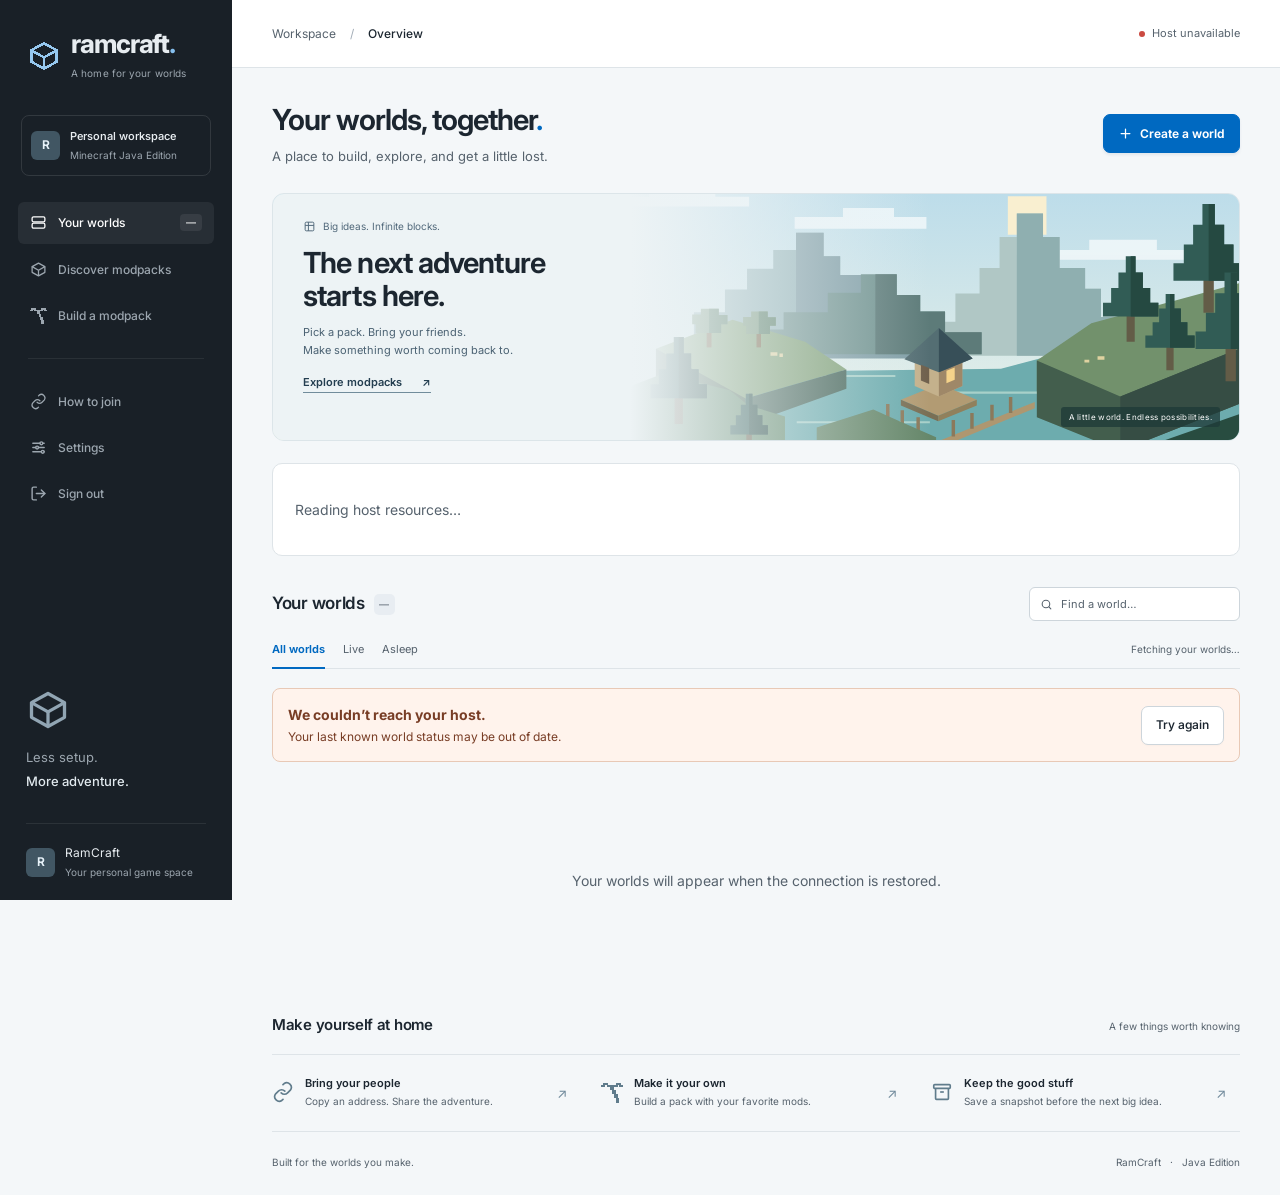
==== commit ed6e9c05: "Add sign-in: one owner account, session cookie, API token for scripts Everything except the login pa" ====
--- a/panel/static/index.html
+++ b/panel/static/index.html
@@ -20,6 +20,7 @@
   <symbol id="i-restart" viewBox="0 0 24 24" fill="none" stroke="currentColor" stroke-width="2" stroke-linecap="round"><path d="M21 12a9 9 0 1 1-2.64-6.36"/><path d="M21 3v6h-6"/></symbol>
   <symbol id="i-trash" viewBox="0 0 24 24" fill="none" stroke="currentColor" stroke-width="2" stroke-linecap="round" stroke-linejoin="round"><path d="M3 6h18M8 6V4h8v2M19 6l-1 14H6L5 6M10 11v6M14 11v6"/></symbol>
   <symbol id="i-sliders" viewBox="0 0 24 24" fill="none" stroke="currentColor" stroke-width="2" stroke-linecap="round"><path d="M4 6h10M18 6h2M4 12h4M12 12h8M4 18h12M20 18h0"/><circle cx="16" cy="6" r="2"/><circle cx="10" cy="12" r="2"/><circle cx="18" cy="18" r="2"/></symbol>
+  <symbol id="i-logout" viewBox="0 0 24 24" fill="none" stroke="currentColor" stroke-width="2" stroke-linecap="round" stroke-linejoin="round"><path d="M9 21H5a2 2 0 0 1-2-2V5a2 2 0 0 1 2-2h4"/><path d="M16 17l5-5-5-5"/><path d="M21 12H9"/></symbol>
   <symbol id="i-plus" viewBox="0 0 24 24" fill="none" stroke="currentColor" stroke-width="2" stroke-linecap="round"><path d="M12 5v14M5 12h14"/></symbol>
   <symbol id="i-box" viewBox="0 0 24 24" fill="none" stroke="currentColor" stroke-width="1.8" stroke-linejoin="round"><path d="M21 8l-9-5-9 5 9 5 9-5z"/><path d="M3 8v8l9 5 9-5V8"/><path d="M12 13v8"/></symbol>
   <symbol id="i-map" viewBox="0 0 24 24" fill="none" stroke="currentColor" stroke-width="1.8" stroke-linejoin="round"><path d="M9 3L3 6v15l6-3 6 3 6-3V3l-6 3-6-3z"/><path d="M9 3v15M15 6v15"/></symbol>
@@ -97,6 +98,7 @@
   <nav class="side-nav" aria-label="Workspace tools">
     <button class="nav-item" id="btnConnectHelp"><svg class="ico"><use href="#i-link"/></svg>How to join</button>
     <button class="nav-item" id="btnSettings"><svg class="ico"><use href="#i-sliders"/></svg>Settings</button>
+    <button class="nav-item" id="btnSignOut" aria-label="Sign out"><svg class="ico"><use href="#i-logout"/></svg>Sign out</button>
   </nav>
   <div class="sidebar-bottom">
     <div class="little-world" aria-hidden="true"><svg viewBox="0 0 24 24"><use href="#i-box"/></svg></div>
@@ -145,10 +147,8 @@
     </header>
 
     <nav class="tabs" id="createTabs">
-      <button class="tab active" data-tab="modpack"><svg class="ico"><use href="#i-box"/></svg>Modpacks</button>
-      <button class="tab" data-tab="adventure"><svg class="ico"><use href="#i-map"/></svg>Adventure</button>
-      <button class="tab" data-tab="mods"><svg class="ico"><use href="#i-sliders"/></svg>Pick mods</button>
-      <button class="tab" data-tab="plain"><svg class="ico"><use href="#i-cube"/></svg>Build your own</button>
+      <button class="tab active" data-tab="install"><svg class="ico"><use href="#i-box"/></svg>Install a world</button>
+      <button class="tab" data-tab="mods"><svg class="ico"><use href="#i-pickaxe"/></svg>Build a modpack</button>
       <button class="tab" data-tab="curseforge"><svg class="ico"><use href="#i-flame"/></svg>CurseForge</button>
     </nav>
 
@@ -157,8 +157,20 @@
          the bottom of a short window with no way to scroll down to it. -->
     <div class="modal-scroll">
     <div class="modal-body">
-      <!-- Modrinth browser -->
-      <section class="tab-panel active" data-panel="modpack">
+      <!-- Install a world: the three ready-made routes, one tab, chosen by a
+           segmented control rather than three near-identical top-level tabs. -->
+      <section class="tab-panel active" data-panel="install">
+        <div class="seg" id="installSeg" role="tablist">
+          <button class="seg-btn active" data-mode="modpack" role="tab">
+            <svg class="ico"><use href="#i-box"/></svg>Modpack</button>
+          <button class="seg-btn" data-mode="adventure" role="tab">
+            <svg class="ico"><use href="#i-map"/></svg>Adventure map</button>
+          <button class="seg-btn" data-mode="plain" role="tab">
+            <svg class="ico"><use href="#i-cube"/></svg>Plain world</button>
+        </div>
+
+      <!-- Modrinth / FTB browser -->
+      <div class="install-mode active" data-mode="modpack">
         <div class="search-row">
           <select id="mrSource" title="Where to search">
             <option value="modrinth">Modrinth — 18,000+</option>
@@ -171,10 +183,10 @@
         </div>
         <div class="pack-grid" id="mrResults"></div>
         <div class="pack-more"><button class="btn ghost" id="mrMore" hidden>Load more</button></div>
-      </section>
+      </div>
 
       <!-- Adventure map -->
-      <section class="tab-panel" data-panel="adventure">
+      <div class="install-mode" data-mode="adventure">
         <p class="panel-note">
           Drop in a world <code>.zip</code> from <a href="https://www.planetminecraft.com/projects/"
           target="_blank" rel="noopener">Planet&nbsp;Minecraft</a>,
@@ -211,47 +223,10 @@
           </div>
         </div>
         <p class="hint">Adventure maps are built for one exact version — pick the one the map says.</p>
-      </section>
-
-      <!-- Build your own pack from individual mods -->
-      <section class="tab-panel" data-panel="mods">
-        <p class="panel-note">
-          Assemble your own pack. Pick the loader and version, add mods, and RamCraft
-          installs them plus their dependencies. When it's running you can download a
-          <b>.mrpack</b> from Manage that opens straight in the Modrinth app — so your
-          client matches the server exactly, with no hunting for the same files.
-        </p>
-        <div class="field">
-          <label for="modsName">Server name</label>
-          <input id="modsName" placeholder="Our modded world">
-        </div>
-        <div class="field-row">
-          <div class="field">
-            <label for="modsLoader">Mod loader</label>
-            <select id="modsLoader">
-              <option value="fabric">Fabric — lightest, most mods</option>
-              <option value="neoforge">NeoForge — modern Forge</option>
-              <option value="forge">Forge — classic</option>
-              <option value="quilt">Quilt</option>
-            </select>
-          </div>
-          <div class="field">
-            <label for="modsVersion">Minecraft version</label>
-            <select id="modsVersion"></select>
-          </div>
-        </div>
-
-        <div class="basket" id="modsBasket" hidden></div>
-
-        <div class="search-row">
-          <input type="search" id="modsQuery" placeholder="Search mods — 'sodium', 'create', 'jei'…" autocomplete="off">
-        </div>
-        <div class="pack-grid" id="modsResults"></div>
-        <div class="pack-more"><button class="btn ghost" id="modsMore" hidden>Load more</button></div>
-      </section>
+      </div>
 
       <!-- Plain -->
-      <section class="tab-panel" data-panel="plain">
+      <div class="install-mode" data-mode="plain">
         <div class="field">
           <label for="plainName">Server name</label>
           <input id="plainName" placeholder="Survival with the boys">
@@ -273,6 +248,44 @@
             <select id="plainVersion"></select>
           </div>
         </div>
+      </div>
+      </section>
+
+      <!-- Build your own pack from individual mods -->
+      <section class="tab-panel" data-panel="mods">
+        <p class="panel-note">
+          Assemble your own pack. Pick the loader and version, add mods, and RamCraft
+          installs them plus their dependencies. When it's running you can download a
+          <b>.mrpack</b> from Manage that opens straight in the Modrinth app — so your
+          client matches the server exactly, with no hunting for the same files.
+        </p>
+        <div class="field">
+          <label for="modsName">Server name</label>
+          <input id="modsName" placeholder="Our modded world">
+        </div>
+        <div class="field-row">
+          <div class="field">
+            <label for="modsLoader">Mod loader</label>
+            <select id="modsLoader">
+              <option value="fabric">Fabric — lightest, most mods</option>
+              <option value="neoforge">NeoForge — modern Forge</option>
+              <option value="forge">Forge — classic</option>
+              <option value="quilt">Quilt</option>
+            </select>
+          </div>
+          <div class="field">
+            <label for="modsVersion">Minecraft version</label>
+            <select id="modsVersion"></select>
+          </div>
+        </div>
+
+        <div class="basket" id="modsBasket" hidden></div>
+
+        <div class="search-row">
+          <input type="search" id="modsQuery" placeholder="Search mods — 'sodium', 'create', 'jei'…" autocomplete="off">
+        </div>
+        <div class="pack-grid" id="modsResults"></div>
+        <div class="pack-more"><button class="btn ghost" id="modsMore" hidden>Load more</button></div>
       </section>
 
       <!-- CurseForge -->
@@ -325,7 +338,7 @@
         <label for="optSubdomain">Join address</label>
         <div class="addr-compose">
           <input id="optSubdomain" placeholder="server-name" autocomplete="off" spellcheck="false">
-          <span class="domain-suffix" id="domainSuffix">.mc.ramflix.xyz</span>
+          <span class="domain-suffix" id="domainSuffix"></span>
         </div>
         <p class="hint">Filled in from the server name. This is the whole address players
           type — no port, and it starts working the moment the server does.</p>
@@ -477,6 +490,16 @@
         <label for="setMem">Default memory for new servers (GB)</label>
         <input id="setMem" type="number" min="1" max="24" value="4">
       </div>
+      <div class="field">
+        <label>Account</label>
+        <p class="hint" style="margin:0 0 10px">Signed in as <b id="setUser">…</b>. A new password needs 10+ characters and signs out every other device.</p>
+        <div class="field-row">
+          <input id="pwCurrent" type="password" autocomplete="current-password" placeholder="Current password" aria-label="Current password">
+          <input id="pwNew" type="password" autocomplete="new-password" placeholder="New password" aria-label="New password">
+          <input id="pwAgain" type="password" autocomplete="new-password" placeholder="New password again" aria-label="New password again">
+        </div>
+        <button class="btn sm" id="btnChangePw" style="margin-top:10px">Change password</button>
+      </div>
     </div>
     <footer class="modal-foot">
       <div></div>
--- a/panel/static/style.css
+++ b/panel/static/style.css
@@ -967,3 +967,34 @@
 .modal-body.detail-body { padding: 0; }
 @media(max-width:760px) { .modal-backdrop { place-items: center; } .modal,.modal.wide { max-height: calc(100dvh - 20px); border: 1px solid var(--border); border-radius: 12px; } }
 @media(max-width:650px) { .adventure-banner::after { content: ''; position: absolute; inset: 0; background: linear-gradient(90deg,#edf3f5c9,transparent 90%); } .banner-copy { background: none; z-index: 2; } .landscape-caption { z-index: 2; } }
+
+/* ---------- segmented control (Install a world) ---------- */
+
+.seg {
+  display: inline-flex; gap: 3px; margin-bottom: 18px;
+  background: var(--surface-2); border: 1px solid var(--border);
+  border-radius: 11px; padding: 3px;
+}
+.seg-btn {
+  display: inline-flex; align-items: center; gap: 7px;
+  font: inherit; font-size: 13.5px; font-weight: 560;
+  color: var(--muted); background: none; border: none; cursor: pointer;
+  padding: 8px 15px; border-radius: 8px;
+  transition: background .15s, color .15s;
+}
+.seg-btn:hover { color: var(--text); }
+.seg-btn.active {
+  background: var(--surface); color: var(--accent-dim);
+  box-shadow: 0 1px 3px #33475a1f, 0 0 0 1px #cfe2f0;
+}
+.seg-btn .ico { font-size: 15px; opacity: .8; }
+.seg-btn.active .ico { opacity: 1; }
+
+.install-mode { display: none; }
+.install-mode.active { display: block; }
+
+@media (max-width: 620px) {
+  .seg { display: flex; width: 100%; }
+  .seg-btn { flex: 1; justify-content: center; padding: 8px 6px; font-size: 12.5px; }
+  .seg-btn .ico { display: none; }
+}
